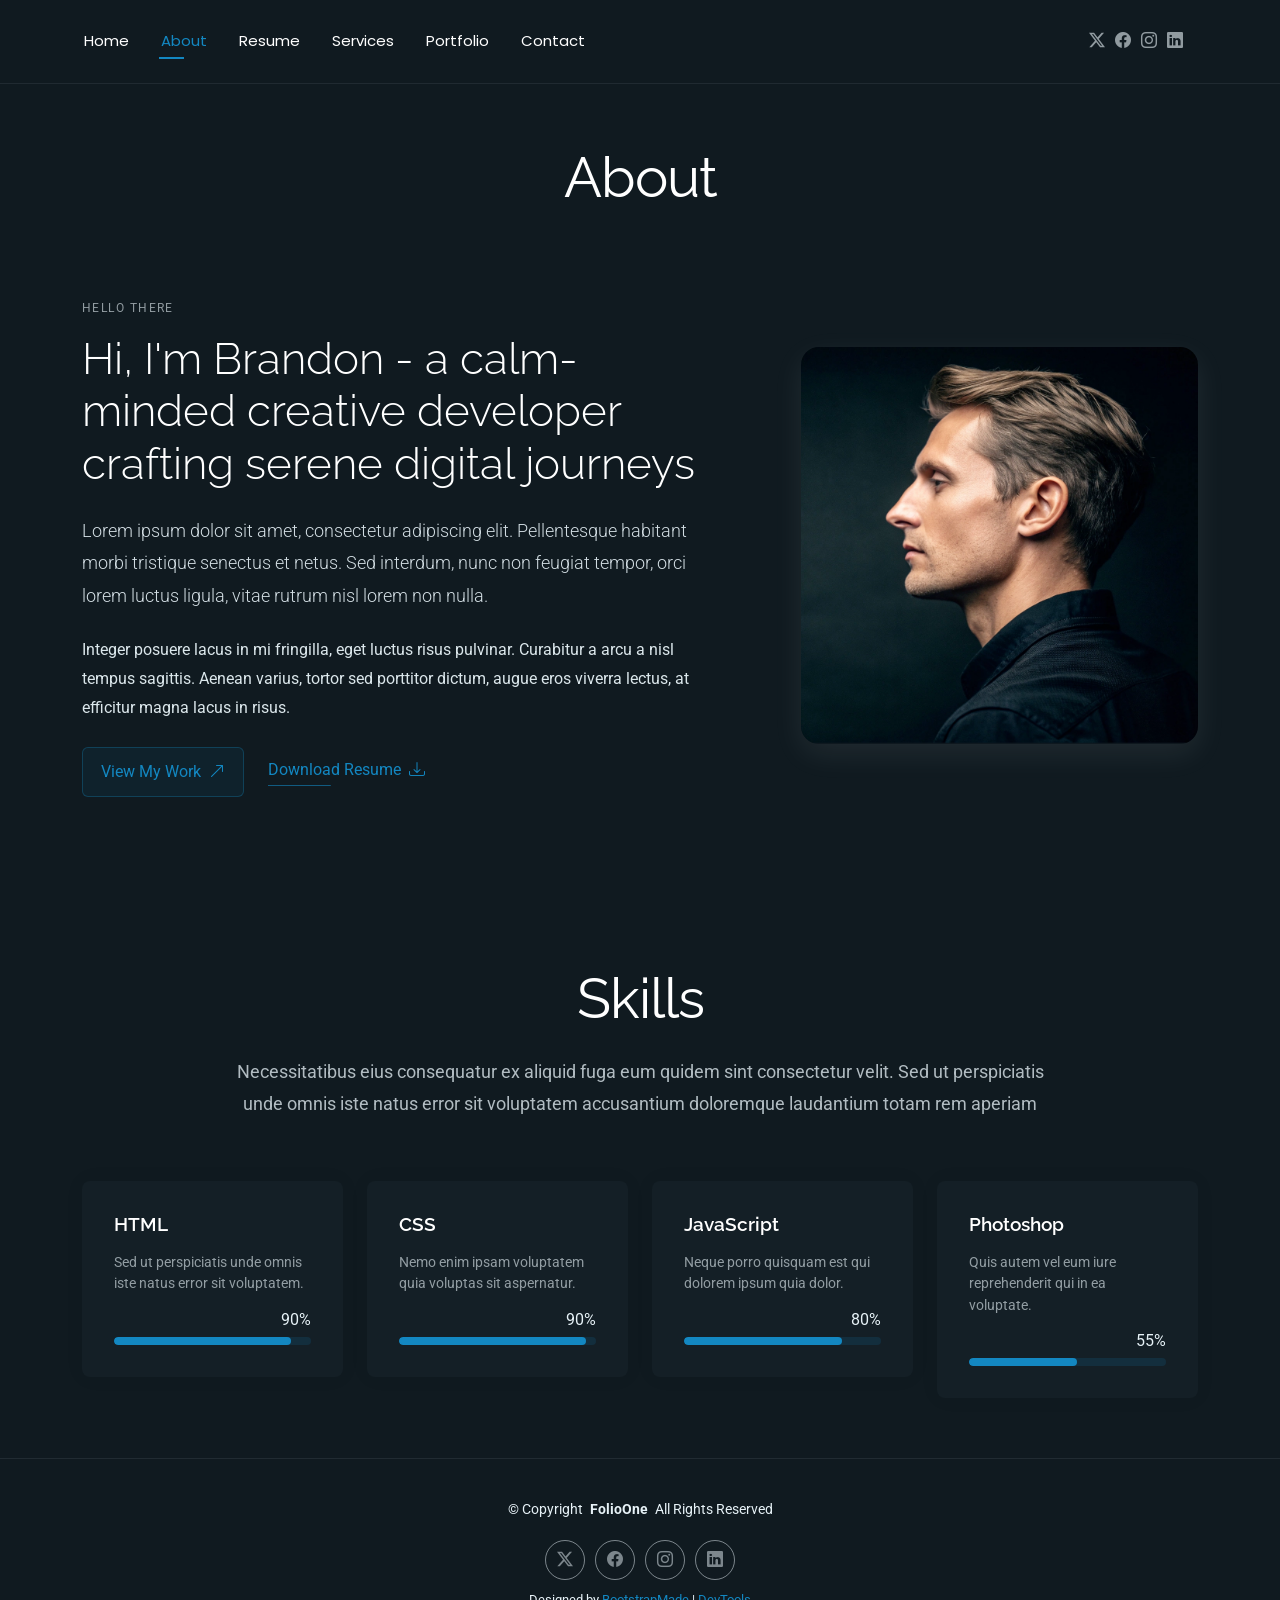
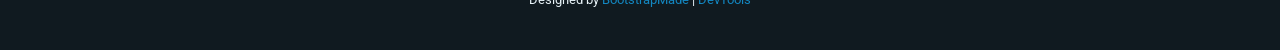
==== about.html @ 86794834 "1" ====
<!DOCTYPE html>
<html lang="en">

<head>
  <meta charset="utf-8">
  <meta content="width=device-width, initial-scale=1.0" name="viewport">
  <title>About - FolioOne Bootstrap Template</title>
  <meta name="description" content="">
  <meta name="keywords" content="">

  <!-- Favicons -->
  <link href="assets/img/favicon.png" rel="icon">
  <link href="assets/img/apple-touch-icon.png" rel="apple-touch-icon">

  <!-- Fonts -->
  <link href="https://fonts.googleapis.com" rel="preconnect">
  <link href="https://fonts.gstatic.com" rel="preconnect" crossorigin>
  <link href="https://fonts.googleapis.com/css2?family=Roboto:ital,wght@0,100;0,300;0,400;0,500;0,700;0,900;1,100;1,300;1,400;1,500;1,700;1,900&family=Poppins:ital,wght@0,100;0,200;0,300;0,400;0,500;0,600;0,700;0,800;0,900;1,100;1,200;1,300;1,400;1,500;1,600;1,700;1,800;1,900&family=Raleway:ital,wght@0,100;0,200;0,300;0,400;0,500;0,600;0,700;0,800;0,900;1,100;1,200;1,300;1,400;1,500;1,600;1,700;1,800;1,900&display=swap" rel="stylesheet">

  <!-- Vendor CSS Files -->
  <link href="assets/vendor/bootstrap/css/bootstrap.min.css" rel="stylesheet">
  <link href="assets/vendor/bootstrap-icons/bootstrap-icons.css" rel="stylesheet">
  <link href="assets/vendor/aos/aos.css" rel="stylesheet">
  <link href="assets/vendor/swiper/swiper-bundle.min.css" rel="stylesheet">
  <link href="assets/vendor/glightbox/css/glightbox.min.css" rel="stylesheet">

  <!-- Main CSS File -->
  <link href="assets/css/main.css" rel="stylesheet">

  <!-- =======================================================
  * Template Name: FolioOne
  * Template URL: https://bootstrapmade.com/folioone-bootstrap-portfolio-website-template/
  * Updated: Aug 23 2025 with Bootstrap v5.3.7
  * Author: BootstrapMade.com
  * License: https://bootstrapmade.com/license/
  ======================================================== -->
</head>

<body class="about-page">

  <header id="header" class="header d-flex align-items-center light-background sticky-top">
    <div class="container position-relative d-flex align-items-center justify-content-between">

      <!-- <a href="index.html" class="logo d-flex align-items-center me-auto me-xl-0">
      <img src="assets/img/logo.webp" alt="">
      <h1 class="sitename">FolioOne</h1> 
    </a> -->

      <nav id="navmenu" class="navmenu">
        <ul>
          <li><a href="index.html">Home</a></li>
          <li><a href="about.html" class="active">About</a></li>
          <li><a href="resume.html">Resume</a></li>
          <li><a href="services.html">Services</a></li>
          <li><a href="portfolio.html">Portfolio</a></li>
          <li><a href="contact.html">Contact</a></li>
        </ul>
        <i class="mobile-nav-toggle d-xl-none bi bi-list"></i>
      </nav>

      <div class="header-social-links">
        <a href="#" class="twitter"><i class="bi bi-twitter-x"></i></a>
        <a href="#" class="facebook"><i class="bi bi-facebook"></i></a>
        <a href="#" class="instagram"><i class="bi bi-instagram"></i></a>
        <a href="#" class="linkedin"><i class="bi bi-linkedin"></i></a>
      </div>

    </div>
  </header>

  <main class="main">

    <!-- About Section -->
    <section id="about" class="about section">

      <!-- Section Title -->
      <div class="container section-title" data-aos="fade-up">
        <h2>About</h2>
      </div><!-- End Section Title -->

      <div class="container" data-aos="fade-up" data-aos-delay="100">

        <!-- Intro + Photo -->
        <div class="row align-items-center justify-content-between gy-5 mb-5">
          <div class="col-lg-7" data-aos="fade-right" data-aos-delay="150">
            <div class="intro-content">
              <span class="eyebrow">Hello there</span>
              <h2 class="headline">Hi, I'm Brandon - a calm-minded creative developer crafting serene digital journeys</h2>
              <p class="lead">
                Lorem ipsum dolor sit amet, consectetur adipiscing elit. Pellentesque habitant morbi tristique senectus et netus. Sed interdum, nunc non feugiat tempor, orci lorem luctus ligula, vitae rutrum nisl lorem non nulla.
              </p>
              <p>
                Integer posuere lacus in mi fringilla, eget luctus risus pulvinar. Curabitur a arcu a nisl tempus sagittis. Aenean varius, tortor sed porttitor dictum, augue eros viverra lectus, at efficitur magna lacus in risus.
              </p>

              <div class="cta-group">
                <a href="#portfolio" class="btn-ghost">
                  View My Work <i class="bi bi-arrow-up-right"></i>
                </a>
                <a href="#" class="link-underline">
                  Download Resume <i class="bi bi-download"></i>
                </a>
              </div>
            </div>
          </div>

          <div class="col-lg-5" data-aos="zoom-in" data-aos-delay="250">
            <figure class="profile-figure text-center text-lg-end">
              <img src="assets/img/profile/profile-square-11.webp" alt="Portrait of Alex" class="img-fluid profile-photo">
            </figure>
          </div>
        </div>
        <!-- End Intro + Photo -->
      </div>
    </section><!-- /About Section -->

    <!-- Skills Section -->
    <section id="skills" class="skills section">

      <!-- Section Title -->
      <div class="container section-title" data-aos="fade-up">
        <h2>Skills</h2>
        <p>Necessitatibus eius consequatur ex aliquid fuga eum quidem sint consectetur velit. Sed ut perspiciatis unde omnis iste natus error sit voluptatem accusantium doloremque laudantium totam rem aperiam</p>
      </div><!-- End Section Title -->

      <div class="container" data-aos="fade-up" data-aos-delay="100">

        <div class="row g-4 skills-animation">

          <div class="col-md-6 col-lg-3" data-aos="fade-up" data-aos-delay="100">
            <div class="skill-box">
              <h3>HTML</h3>
              <p>Sed ut perspiciatis unde omnis iste natus error sit voluptatem.</p>
              <span class="text-end d-block">90%</span>
              <div class="progress">
                <div class="progress-bar" role="progressbar" aria-valuenow="90" aria-valuemin="0" aria-valuemax="100"></div>
              </div>
            </div>
          </div>

          <div class="col-md-6 col-lg-3" data-aos="fade-up" data-aos-delay="200">
            <div class="skill-box">
              <h3>CSS</h3>
              <p>Nemo enim ipsam voluptatem quia voluptas sit aspernatur.</p>
              <span class="text-end d-block">90%</span>
              <div class="progress">
                <div class="progress-bar" role="progressbar" aria-valuenow="95" aria-valuemin="0" aria-valuemax="100"></div>
              </div>
            </div>
          </div>

          <div class="col-md-6 col-lg-3" data-aos="fade-up" data-aos-delay="300">
            <div class="skill-box">
              <h3>JavaScript</h3>
              <p>Neque porro quisquam est qui dolorem ipsum quia dolor.</p>
              <span class="text-end d-block">80%</span>
              <div class="progress">
                <div class="progress-bar" role="progressbar" aria-valuenow="80" aria-valuemin="0" aria-valuemax="100"></div>
              </div>
            </div>
          </div>

          <div class="col-md-6 col-lg-3" data-aos="fade-up" data-aos-delay="400">
            <div class="skill-box">
              <h3>Photoshop</h3>
              <p>Quis autem vel eum iure reprehenderit qui in ea voluptate.</p>
              <span class="text-end d-block">55%</span>
              <div class="progress">
                <div class="progress-bar" role="progressbar" aria-valuenow="55" aria-valuemin="0" aria-valuemax="100">
                </div>
              </div>
            </div>
          </div>

        </div>

      </div>

    </section><!-- /Skills Section -->
  </main>

  <footer id="footer" class="footer">

    <div class="container">
      <div class="copyright text-center ">
        <p>© <span>Copyright</span> <strong class="px-1 sitename">FolioOne</strong> <span>All Rights Reserved<br></span></p>
      </div>
      <div class="social-links d-flex justify-content-center">
        <a href=""><i class="bi bi-twitter-x"></i></a>
        <a href=""><i class="bi bi-facebook"></i></a>
        <a href=""><i class="bi bi-instagram"></i></a>
        <a href=""><i class="bi bi-linkedin"></i></a>
      </div>
      <div class="credits">
        <!-- All the links in the footer should remain intact. -->
        <!-- You can delete the links only if you've purchased the pro version. -->
        <!-- Licensing information: https://bootstrapmade.com/license/ -->
        <!-- Purchase the pro version with working PHP/AJAX contact form: [buy-url] -->
        Designed by <a href="https://bootstrapmade.com/">BootstrapMade</a> | <a href="https://bootstrapmade.com/tools/">DevTools</a>
      </div>
    </div>

  </footer>

  <!-- Scroll Top -->
  <a href="#" id="scroll-top" class="scroll-top d-flex align-items-center justify-content-center"><i class="bi bi-arrow-up-short"></i></a>

  <!-- Preloader -->
  <div id="preloader"></div>

  <!-- Vendor JS Files -->
  <script src="assets/vendor/bootstrap/js/bootstrap.bundle.min.js"></script>
  <script src="assets/vendor/php-email-form/validate.js"></script>
  <script src="assets/vendor/aos/aos.js"></script>
  <script src="assets/vendor/typed.js/typed.umd.js"></script>
  <script src="assets/vendor/waypoints/noframework.waypoints.js"></script>
  <script src="assets/vendor/purecounter/purecounter_vanilla.js"></script>
  <script src="assets/vendor/swiper/swiper-bundle.min.js"></script>
  <script src="assets/vendor/imagesloaded/imagesloaded.pkgd.min.js"></script>
  <script src="assets/vendor/isotope-layout/isotope.pkgd.min.js"></script>
  <script src="assets/vendor/glightbox/js/glightbox.min.js"></script>

  <!-- Main JS File -->
  <script src="assets/js/main.js"></script>

</body>

</html>
---- assets/css/main.css ----
/**
* Template Name: FolioOne
* Template URL: https://bootstrapmade.com/folioone-bootstrap-portfolio-website-template/
* Updated: Aug 23 2025 with Bootstrap v5.3.7
* Author: BootstrapMade.com
* License: https://bootstrapmade.com/license/
*/

/*--------------------------------------------------------------
# Font & Color Variables
# Help: https://bootstrapmade.com/color-system/
--------------------------------------------------------------*/
/* Fonts */
:root {
  --default-font: "Roboto",  system-ui, -apple-system, "Segoe UI", Roboto, "Helvetica Neue", Arial, "Noto Sans", "Liberation Sans", sans-serif, "Apple Color Emoji", "Segoe UI Emoji", "Segoe UI Symbol", "Noto Color Emoji";
  --heading-font: "Raleway",  sans-serif;
  --nav-font: "Poppins",  sans-serif;
}

/* Global Colors - The following color variables are used throughout the website. Updating them here will change the color scheme of the entire website */
:root { 
  --background-color: #101a20; /* Background color for the entire website, including individual sections */
  --default-color: #e7f2f7; /* Default color used for the majority of the text content across the entire website */
  --heading-color: #ffffff; /* Color for headings, subheadings and title throughout the website */
  --accent-color: #1387c1; /* Accent color that represents your brand on the website. It's used for buttons, links, and other elements that need to stand out */
  --surface-color: #141f26; /* The surface color is used as a background of boxed elements within sections, such as cards, icon boxes, or other elements that require a visual separation from the global background. */
  --contrast-color: #ffffff; /* Contrast color for text, ensuring readability against backgrounds of accent, heading, or default colors. */
}

/* Nav Menu Colors - The following color variables are used specifically for the navigation menu. They are separate from the global colors to allow for more customization options */
:root {
  --nav-color: #ffffff;  /* The default color of the main navmenu links */
  --nav-hover-color: #1387c1; /* Applied to main navmenu links when they are hovered over or active */
  --nav-mobile-background-color: #213642; /* Used as the background color for mobile navigation menu */
  --nav-dropdown-background-color: #051117; /* Used as the background color for dropdown items that appear when hovering over primary navigation items */
  --nav-dropdown-color: #e7f2f7; /* Used for navigation links of the dropdown items in the navigation menu. */
  --nav-dropdown-hover-color: #1387c1; /* Similar to --nav-hover-color, this color is applied to dropdown navigation links when they are hovered over. */
}

/* Color Presets - These classes override global colors when applied to any section or element, providing reuse of the sam color scheme. */

.light-background {
  --background-color: #142027;
  --surface-color: #325264;
}

.dark-background {
  --background-color: #0b1419;
  --default-color: #ffffff;
  --heading-color: #ffffff;
  --surface-color: #252525;
  --contrast-color: #ffffff;
}

/* Smooth scroll */
:root {
  scroll-behavior: smooth;
}

/*--------------------------------------------------------------
# General Styling & Shared Classes
--------------------------------------------------------------*/
body {
  color: var(--default-color);
  background-color: var(--background-color);
  font-family: var(--default-font);
}

a {
  color: var(--accent-color);
  text-decoration: none;
  transition: 0.3s;
}

a:hover {
  color: color-mix(in srgb, var(--accent-color), transparent 25%);
  text-decoration: none;
}

h1,
h2,
h3,
h4,
h5,
h6 {
  color: var(--heading-color);
  font-family: var(--heading-font);
}

/* PHP Email Form Messages
------------------------------*/
.php-email-form .error-message {
  display: none;
  background: #df1529;
  color: #ffffff;
  text-align: left;
  padding: 15px;
  margin-bottom: 24px;
  font-weight: 600;
}

.php-email-form .sent-message {
  display: none;
  color: #ffffff;
  background: #059652;
  text-align: center;
  padding: 15px;
  margin-bottom: 24px;
  font-weight: 600;
}

.php-email-form .loading {
  display: none;
  background: var(--surface-color);
  text-align: center;
  padding: 15px;
  margin-bottom: 24px;
}

.php-email-form .loading:before {
  content: "";
  display: inline-block;
  border-radius: 50%;
  width: 24px;
  height: 24px;
  margin: 0 10px -6px 0;
  border: 3px solid var(--accent-color);
  border-top-color: var(--surface-color);
  animation: php-email-form-loading 1s linear infinite;
}

@keyframes php-email-form-loading {
  0% {
    transform: rotate(0deg);
  }

  100% {
    transform: rotate(360deg);
  }
}

/*--------------------------------------------------------------
# Global Header
--------------------------------------------------------------*/
.header {
  --background-color: rgba(255, 255, 255, 0);
  color: var(--default-color);
  background-color: var(--background-color);
  padding: 15px 0;
  transition: all 0.5s;
  z-index: 997;
  border-bottom: 1px solid color-mix(in srgb, var(--default-color), transparent 92%);
}

.header .logo {
  line-height: 1;
}

.header .logo img {
  max-height: 36px;
  margin-right: 8px;
}

.header .logo h1 {
  font-size: 32px;
  margin: 0;
  font-weight: 400;
  color: var(--heading-color);
}

.header .header-social-links {
  padding-right: 15px;
}

.header .header-social-links a {
  color: color-mix(in srgb, var(--default-color), transparent 40%);
  padding-left: 6px;
  display: inline-block;
  transition: 0.3s;
  font-size: 16px;
}

.header .header-social-links a:hover {
  color: var(--default-color);
}

.header .header-social-links a i {
  line-height: 0px;
}

@media (max-width: 1200px) {
  .header .logo {
    order: 1;
  }

  .header .header-social-links {
    order: 2;
  }

  .header .navmenu {
    order: 3;
  }
}

/* Global Header on Scroll
------------------------------*/
.scrolled .header {
  --background-color: rgba(16, 26, 32, 0.9);
}

/*--------------------------------------------------------------
# Navigation Menu
--------------------------------------------------------------*/
/* Desktop Navigation */
@media (min-width: 1200px) {
  .navmenu {
    padding: 0;
  }

  .navmenu ul {
    margin: 0;
    padding: 0;
    display: flex;
    list-style: none;
    align-items: center;
  }

  .navmenu li {
    position: relative;
  }

  .navmenu>ul>li {
    white-space: nowrap;
    padding: 15px 28px 15px 0;
  }

  .navmenu>ul>li:last-child {
    padding-right: 0;
  }

  .navmenu a,
  .navmenu a:focus {
    color: var(--nav-color);
    font-size: 15px;
    padding: 0 2px;
    font-family: var(--nav-font);
    font-weight: 400;
    display: flex;
    align-items: center;
    justify-content: space-between;
    white-space: nowrap;
    transition: 0.3s;
    position: relative;
  }

  .navmenu a i,
  .navmenu a:focus i {
    font-size: 12px;
    line-height: 0;
    margin-left: 5px;
    transition: 0.3s;
  }

  .navmenu>ul>li>a:before {
    content: "";
    position: absolute;
    height: 2px;
    bottom: -6px;
    left: 0;
    background-color: var(--nav-hover-color);
    visibility: hidden;
    width: 0px;
    transition: all 0.3s ease-in-out 0s;
  }

  .navmenu a:hover:before,
  .navmenu li:hover>a:before,
  .navmenu .active:before {
    visibility: visible;
    width: 25px;
  }

  .navmenu li:hover>a,
  .navmenu .active,
  .navmenu .active:focus {
    color: var(--nav-hover-color);
  }

  .navmenu .dropdown ul {
    margin: 0;
    padding: 10px 0;
    background: var(--nav-dropdown-background-color);
    display: block;
    position: absolute;
    visibility: hidden;
    left: -5px;
    top: 130%;
    opacity: 0;
    transition: 0.3s;
    border-radius: 4px;
    z-index: 99;
    box-shadow: 0px 0px 30px rgba(0, 0, 0, 0.1);
  }

  .navmenu .dropdown ul li {
    min-width: 200px;
  }

  .navmenu .dropdown ul a {
    padding: 10px 20px;
    font-size: 15px;
    text-transform: none;
    color: var(--nav-dropdown-color);
  }

  .navmenu .dropdown ul a i {
    font-size: 12px;
  }

  .navmenu .dropdown ul a:hover,
  .navmenu .dropdown ul .active:hover,
  .navmenu .dropdown ul li:hover>a {
    color: var(--nav-dropdown-hover-color);
  }

  .navmenu .dropdown:hover>ul {
    opacity: 1;
    top: 100%;
    visibility: visible;
  }

  .navmenu .dropdown .dropdown ul {
    top: 0;
    left: -90%;
    visibility: hidden;
  }

  .navmenu .dropdown .dropdown:hover>ul {
    opacity: 1;
    top: 0;
    left: -100%;
    visibility: visible;
  }
}

/* Mobile Navigation */
@media (max-width: 1199px) {
  .mobile-nav-toggle {
    color: var(--nav-color);
    font-size: 28px;
    line-height: 0;
    margin-right: 10px;
    cursor: pointer;
    transition: color 0.3s;
  }

  .navmenu {
    padding: 0;
    z-index: 9997;
  }

  .navmenu ul {
    display: none;
    list-style: none;
    position: absolute;
    inset: 60px 20px 20px 20px;
    padding: 10px 0;
    margin: 0;
    border-radius: 6px;
    background-color: var(--nav-mobile-background-color);
    border: 1px solid color-mix(in srgb, var(--default-color), transparent 90%);
    box-shadow: none;
    overflow-y: auto;
    transition: 0.3s;
    z-index: 9998;
  }

  .navmenu a,
  .navmenu a:focus {
    color: var(--nav-dropdown-color);
    padding: 10px 20px;
    font-family: var(--nav-font);
    font-size: 17px;
    font-weight: 500;
    display: flex;
    align-items: center;
    justify-content: space-between;
    white-space: nowrap;
    transition: 0.3s;
  }

  .navmenu a i,
  .navmenu a:focus i {
    font-size: 12px;
    line-height: 0;
    margin-left: 5px;
    width: 30px;
    height: 30px;
    display: flex;
    align-items: center;
    justify-content: center;
    border-radius: 50%;
    transition: 0.3s;
    background-color: color-mix(in srgb, var(--accent-color), transparent 90%);
  }

  .navmenu a i:hover,
  .navmenu a:focus i:hover {
    background-color: var(--accent-color);
    color: var(--contrast-color);
  }

  .navmenu a:hover,
  .navmenu .active,
  .navmenu .active:focus {
    color: var(--nav-dropdown-hover-color);
  }

  .navmenu .active i,
  .navmenu .active:focus i {
    background-color: var(--accent-color);
    color: var(--contrast-color);
    transform: rotate(180deg);
  }

  .navmenu .dropdown ul {
    position: static;
    display: none;
    z-index: 99;
    padding: 10px 0;
    margin: 10px 20px;
    background-color: var(--nav-dropdown-background-color);
    transition: all 0.5s ease-in-out;
  }

  .navmenu .dropdown ul ul {
    background-color: rgba(33, 37, 41, 0.1);
  }

  .navmenu .dropdown>.dropdown-active {
    display: block;
    background-color: rgba(33, 37, 41, 0.03);
  }

  .mobile-nav-active {
    overflow: hidden;
  }

  .mobile-nav-active .mobile-nav-toggle {
    color: #fff;
    position: absolute;
    font-size: 32px;
    top: 15px;
    right: 15px;
    margin-right: 0;
    z-index: 9999;
  }

  .mobile-nav-active .navmenu {
    position: fixed;
    overflow: hidden;
    inset: 0;
    background: rgba(33, 37, 41, 0.8);
    transition: 0.3s;
  }

  .mobile-nav-active .navmenu>ul {
    display: block;
  }
}

/*--------------------------------------------------------------
# Global Footer
--------------------------------------------------------------*/
.footer {
  color: var(--default-color);
  background-color: var(--background-color);
  font-size: 14px;
  padding: 40px 0;
  position: relative;
  border-top: 1px solid color-mix(in srgb, var(--default-color), transparent 92%);
}

.footer .copyright p {
  margin-bottom: 0;
}

.footer .social-links {
  margin-top: 20px;
}

.footer .social-links a {
  display: flex;
  align-items: center;
  justify-content: center;
  width: 40px;
  height: 40px;
  border-radius: 50%;
  border: 1px solid color-mix(in srgb, var(--default-color), transparent 50%);
  font-size: 16px;
  color: color-mix(in srgb, var(--default-color), transparent 50%);
  margin: 0 5px;
  transition: 0.3s;
}

.footer .social-links a:hover {
  color: var(--accent-color);
  border-color: var(--accent-color);
}

.footer .credits {
  margin-top: 10px;
  font-size: 13px;
  text-align: center;
}

/*--------------------------------------------------------------
# Preloader
--------------------------------------------------------------*/
#preloader {
  position: fixed;
  inset: 0;
  z-index: 9999;
  overflow: hidden;
  background-color: var(--background-color);
  transition: all 0.6s ease-out;
  width: 100%;
  height: 100vh;
}

#preloader:before,
#preloader:after {
  content: "";
  position: absolute;
  border: 4px solid var(--accent-color);
  border-radius: 50%;
  animation: animate-preloader 2s cubic-bezier(0, 0.2, 0.8, 1) infinite;
}

#preloader:after {
  animation-delay: -0.5s;
}

@keyframes animate-preloader {
  0% {
    width: 10px;
    height: 10px;
    top: calc(50% - 5px);
    left: calc(50% - 5px);
    opacity: 1;
  }

  100% {
    width: 72px;
    height: 72px;
    top: calc(50% - 36px);
    left: calc(50% - 36px);
    opacity: 0;
  }
}

/*--------------------------------------------------------------
# Scroll Top Button
--------------------------------------------------------------*/
.scroll-top {
  position: fixed;
  visibility: hidden;
  opacity: 0;
  right: 15px;
  bottom: -15px;
  z-index: 99999;
  background-color: var(--accent-color);
  width: 44px;
  height: 44px;
  border-radius: 50px;
  transition: all 0.4s;
}

.scroll-top i {
  font-size: 24px;
  color: var(--contrast-color);
  line-height: 0;
}

.scroll-top:hover {
  background-color: color-mix(in srgb, var(--accent-color), transparent 20%);
  color: var(--contrast-color);
}

.scroll-top.active {
  visibility: visible;
  opacity: 1;
  bottom: 15px;
}

/*--------------------------------------------------------------
# Disable aos animation delay on mobile devices
--------------------------------------------------------------*/
@media screen and (max-width: 768px) {
  [data-aos-delay] {
    transition-delay: 0 !important;
  }
}

/*--------------------------------------------------------------
# Global Page Titles & Breadcrumbs
--------------------------------------------------------------*/
.page-title {
  color: var(--default-color);
  background-color: var(--background-color);
  position: relative;
}

.page-title .heading {
  padding: 80px 0;
  border-top: 1px solid color-mix(in srgb, var(--default-color), transparent 90%);
}

.page-title .heading h1 {
  font-size: 38px;
  font-weight: 700;
}

.page-title nav {
  background-color: color-mix(in srgb, var(--default-color), transparent 96%);
  padding: 20px 0;
}

.page-title nav ol {
  display: flex;
  flex-wrap: wrap;
  list-style: none;
  padding: 0;
  margin: 0;
  font-size: 16px;
  font-weight: 400;
}

.page-title nav ol li+li {
  padding-left: 10px;
}

.page-title nav ol li+li::before {
  content: "/";
  display: inline-block;
  padding-right: 10px;
  color: color-mix(in srgb, var(--default-color), transparent 70%);
}

/*--------------------------------------------------------------
# Global Sections
--------------------------------------------------------------*/
section,
.section {
  color: var(--default-color);
  background-color: var(--background-color);
  padding: 60px 0;
  scroll-margin-top: 100px;
  overflow: clip;
}

@media (max-width: 1199px) {

  section,
  .section {
    scroll-margin-top: 66px;
  }
}

/*--------------------------------------------------------------
# Global Section Titles
--------------------------------------------------------------*/
.section-title {
  text-align: center;
  padding-bottom: 60px;
  position: relative;
}

.section-title h2 {
  font-size: 3.5rem;
  font-weight: 400;
  line-height: 1.2;
  color: var(--heading-color);
  margin-bottom: 1.5rem;
  letter-spacing: -1px;
}

@media (max-width: 768px) {
  .section-title h2 {
    font-size: 2.5rem;
  }
}

.section-title p {
  font-size: 1.125rem;
  line-height: 1.8;
  color: color-mix(in srgb, var(--default-color), transparent 25%);
  max-width: 900px;
  margin: 0 auto;
  text-wrap: balance;
}

/*--------------------------------------------------------------
# Hero Section
--------------------------------------------------------------*/
.hero {
  padding: 80px 0;
  min-height: 100vh;
  display: flex;
  align-items: center;
}

.hero .hero-content h1 {
  font-size: 3.5rem;
  font-weight: 700;
  margin-bottom: 1rem;
  line-height: 1.2;
}

.hero .hero-content h1 .highlight {
  color: var(--accent-color);
  position: relative;
}

.hero .hero-content h1 .highlight::after {
  content: "";
  position: absolute;
  bottom: 0;
  left: 0;
  width: 100%;
  height: 3px;
  background: linear-gradient(90deg, var(--accent-color), color-mix(in srgb, var(--accent-color), transparent 50%));
  border-radius: 2px;
}

@media (max-width: 768px) {
  .hero .hero-content h1 {
    font-size: 2.5rem;
  }
}

.hero .hero-content h2 {
  font-size: 1.5rem;
  font-weight: 400;
  margin-bottom: 2rem;
  color: color-mix(in srgb, var(--default-color), transparent 20%);
}

.hero .hero-content h2 .typed {
  color: var(--accent-color);
  font-weight: 600;
}

@media (max-width: 768px) {
  .hero .hero-content h2 {
    font-size: 1.25rem;
  }
}

.hero .hero-content p {
  font-size: 1.1rem;
  line-height: 1.6;
  margin-bottom: 2.5rem;
  color: color-mix(in srgb, var(--default-color), transparent 30%);
}

.hero .hero-actions {
  display: flex;
  gap: 1rem;
  margin-bottom: 3rem;
}

.hero .hero-actions .btn {
  padding: 12px 30px;
  border-radius: 50px;
  font-weight: 600;
  text-decoration: none;
  transition: all 0.3s ease;
  border: 2px solid;
}

.hero .hero-actions .btn.btn-primary {
  background: var(--accent-color);
  color: var(--contrast-color);
  border-color: var(--accent-color);
}

.hero .hero-actions .btn.btn-primary:hover {
  background: color-mix(in srgb, var(--accent-color), black 15%);
  border-color: color-mix(in srgb, var(--accent-color), black 15%);
  transform: translateY(-2px);
}

.hero .hero-actions .btn.btn-outline {
  background: transparent;
  color: var(--accent-color);
  border-color: var(--accent-color);
}

.hero .hero-actions .btn.btn-outline:hover {
  transform: translateY(-2px);
}

@media (max-width: 576px) {
  .hero .hero-actions {
    flex-direction: column;
  }

  .hero .hero-actions .btn {
    text-align: center;
  }
}

.hero .social-links {
  display: flex;
  gap: 1rem;
}

.hero .social-links a {
  width: 45px;
  height: 45px;
  background: var(--surface-color);
  border-radius: 50%;
  display: flex;
  align-items: center;
  justify-content: center;
  color: var(--default-color);
  font-size: 1.2rem;
  transition: all 0.3s ease;
}

.hero .social-links a:hover {
  background: var(--accent-color);
  color: var(--contrast-color);
  transform: translateY(-3px);
  box-shadow: 0 8px 25px color-mix(in srgb, var(--accent-color), transparent 70%);
}

.hero .hero-image {
  position: relative;
}

.hero .hero-image .image-wrapper {
  position: relative;
  max-width: 450px;
  margin: 0 auto;
}

.hero .hero-image .image-wrapper img {
  border-radius: 20px;
  box-shadow: 0 5px 15px color-mix(in srgb, var(--default-color), transparent 95%);
  transition: transform 0.3s ease;
}

.hero .hero-image .image-wrapper img:hover {
  transform: scale(1.02);
}

.hero .hero-image .floating-elements {
  position: absolute;
  top: 0;
  left: 0;
  right: 0;
  bottom: 0;
  pointer-events: none;
}

.hero .hero-image .floating-elements .floating-card {
  position: absolute;
  background: var(--surface-color);
  padding: 15px 20px;
  border-radius: 15px;
  box-shadow: 0 10px 30px color-mix(in srgb, var(--default-color), transparent 90%);
  display: flex;
  align-items: center;
  gap: 10px;
  font-weight: 600;
  animation: float 3s ease-in-out infinite;
}

.hero .hero-image .floating-elements .floating-card i {
  font-size: 1.5rem;
  color: var(--accent-color);
}

.hero .hero-image .floating-elements .floating-card.design {
  top: 10%;
  right: -10%;
  animation-delay: 0s;
}

.hero .hero-image .floating-elements .floating-card.code {
  bottom: 30%;
  left: -15%;
  animation-delay: 1s;
}

.hero .hero-image .floating-elements .floating-card.creativity {
  top: 60%;
  right: -5%;
  animation-delay: 2s;
}

@media (max-width: 992px) {
  .hero .hero-image .floating-elements .floating-card {
    display: none;
  }
}

@keyframes float {

  0%,
  100% {
    transform: translateY(0px);
  }

  50% {
    transform: translateY(-10px);
  }
}

@media (max-width: 992px) {
  .hero .hero-content {
    text-align: center;
    margin-bottom: 3rem;
  }
}

/*--------------------------------------------------------------
# About Section
--------------------------------------------------------------*/
.about .intro-content .eyebrow {
  display: inline-block;
  letter-spacing: 0.12em;
  text-transform: uppercase;
  font-size: 12px;
  color: color-mix(in srgb, var(--default-color), transparent 40%);
  margin-bottom: 16px;
}

.about .intro-content .headline {
  font-family: var(--heading-font);
  font-weight: 300;
  line-height: 1.2;
  font-size: clamp(28px, 4vw, 44px);
  margin: 0 0 24px 0;
}

.about .intro-content .lead {
  font-size: 18px;
  line-height: 1.8;
  color: color-mix(in srgb, var(--default-color), transparent 10%);
  margin-bottom: 24px;
}

.about .intro-content p {
  line-height: 1.8;
  margin-bottom: 24px;
  color: color-mix(in srgb, var(--default-color), transparent 5%);
}

.about .intro-content .cta-group {
  display: flex;
  gap: 24px;
  align-items: center;
  margin-top: 24px;
}

.about .intro-content .cta-group .btn-ghost {
  display: inline-flex;
  align-items: center;
  gap: 8px;
  padding: 12px 18px;
  border-radius: 6px;
  color: var(--accent-color);
  background: color-mix(in srgb, var(--accent-color), transparent 92%);
  border: 1px solid color-mix(in srgb, var(--accent-color), transparent 70%);
  transition: 0.3s ease-in-out;
}

.about .intro-content .cta-group .btn-ghost:hover,
.about .intro-content .cta-group .btn-ghost:focus {
  color: var(--contrast-color);
  background: var(--accent-color);
  border-color: var(--accent-color);
  outline: none;
  box-shadow: 0 0 0 3px color-mix(in srgb, var(--accent-color), transparent 70%);
}

.about .intro-content .cta-group .link-underline {
  display: inline-flex;
  align-items: center;
  gap: 8px;
  position: relative;
  color: var(--accent-color);
  padding-bottom: 4px;
  transition: 0.3s ease-in-out;
}

.about .intro-content .cta-group .link-underline::after {
  content: "";
  position: absolute;
  left: 0;
  right: 0;
  bottom: 0;
  height: 1px;
  background: color-mix(in srgb, var(--accent-color), transparent 40%);
  transform: scaleX(0.4);
  transform-origin: left;
  transition: 0.3s ease-in-out;
}

.about .intro-content .cta-group .link-underline:hover,
.about .intro-content .cta-group .link-underline:focus {
  color: color-mix(in srgb, var(--accent-color), transparent 10%);
  outline: none;
}

.about .intro-content .cta-group .link-underline:hover::after,
.about .intro-content .cta-group .link-underline:focus::after {
  transform: scaleX(1);
}

.about .profile-figure {
  margin: 0;
}

.about .profile-figure .profile-photo {
  width: 88%;
  max-width: 440px;
  border-radius: 18px;
  box-shadow: 0 10px 30px color-mix(in srgb, var(--default-color), transparent 92%);
  transform: translateY(0);
  transition: transform 0.3s ease-in-out;
}

.about .profile-figure .profile-caption {
  margin-top: 24px;
  display: flex;
  align-items: center;
  justify-content: center;
}

.about .profile-figure .profile-caption .meta {
  font-size: 14px;
  color: color-mix(in srgb, var(--default-color), transparent 20%);
}

.about .profile-figure .profile-caption .meta .funfact {
  font-size: 13px;
  margin-top: 4px;
  color: color-mix(in srgb, var(--default-color), transparent 35%);
}

.about .profile-figure:hover .profile-photo {
  transform: translateY(-4px);
}

.about .skill-item {
  padding: 24px;
  border-radius: 6px;
  transition: 0.3s ease-in-out;
  background: color-mix(in srgb, var(--surface-color), var(--accent-color) 2%);
  border: 1px solid color-mix(in srgb, var(--default-color), transparent 88%);
  height: 100%;
}

.about .skill-item i {
  font-size: 24px;
  color: var(--accent-color);
  margin-bottom: 16px;
  display: inline-block;
}

.about .skill-item h3 {
  font-size: 16px;
  margin-bottom: 6px;
  font-weight: 500;
}

.about .skill-item p {
  margin: 0;
  font-size: 14px;
  color: color-mix(in srgb, var(--default-color), transparent 25%);
}

.about .skill-item:hover {
  transform: translateY(-3px);
  border-color: color-mix(in srgb, var(--accent-color), transparent 60%);
  box-shadow: 0 10px 30px color-mix(in srgb, var(--default-color), transparent 92%);
}

.about .timeline-item {
  position: relative;
  padding-left: 26px;
}

.about .timeline-item time {
  display: inline-block;
  font-size: 12px;
  letter-spacing: 0.08em;
  text-transform: uppercase;
  color: color-mix(in srgb, var(--default-color), transparent 45%);
  margin-bottom: 6px;
}

.about .timeline-item h4 {
  font-size: 18px;
  font-weight: 400;
  margin: 0 0 6px;
}

.about .timeline-item p {
  font-size: 14px;
  color: color-mix(in srgb, var(--default-color), transparent 25%);
  margin: 0;
}

.about .timeline-item .dot {
  position: absolute;
  left: 0;
  top: 4px;
  width: 10px;
  height: 10px;
  border-radius: 50%;
  background: var(--accent-color);
  box-shadow: 0 0 0 6px color-mix(in srgb, var(--accent-color), transparent 80%);
}

.about .personal-quote {
  padding: 24px 0;
}

.about .personal-quote p {
  font-family: var(--heading-font);
  font-weight: 300;
  font-size: clamp(20px, 3vw, 28px);
  line-height: 1.5;
  color: color-mix(in srgb, var(--default-color), transparent 5%);
  margin: 0 auto;
  max-width: 800px;
}

.about .fact-pill {
  display: flex;
  align-items: center;
  justify-content: center;
  gap: 10px;
  padding: 10px 14px;
  border-radius: 999px;
  border: 1px solid color-mix(in srgb, var(--default-color), transparent 85%);
  background: var(--surface-color);
  color: color-mix(in srgb, var(--default-color), transparent 10%);
  transition: 0.3s ease-in-out;
}

.about .fact-pill i {
  color: var(--accent-color);
}

.about .fact-pill span {
  font-size: 14px;
}

.about .fact-pill:hover {
  transform: translateY(-2px);
  border-color: color-mix(in srgb, var(--accent-color), transparent 60%);
  box-shadow: 0 10px 30px color-mix(in srgb, var(--default-color), transparent 92%);
}

.about .fact-pill:focus-within {
  box-shadow: 0 0 0 3px color-mix(in srgb, var(--accent-color), transparent 70%);
}

@media (max-width: 992px) {
  .about .profile-figure {
    text-align: center !important;
  }

  .about .profile-figure .profile-photo {
    width: 72%;
  }

  .about .intro-content .cta-group {
    flex-wrap: wrap;
  }
}

@media (max-width: 576px) {
  .about .profile-figure .profile-photo {
    width: 100%;
  }
}

/*--------------------------------------------------------------
# Skills Section
--------------------------------------------------------------*/
.skills .skill-box {
  background-color: var(--surface-color);
  padding: 2rem;
  border-radius: 8px;
  box-shadow: 0 0 20px rgba(0, 0, 0, 0.05);
}

.skills .skill-box h3 {
  font-size: 1.2rem;
  margin-bottom: 1rem;
  font-weight: 600;
}

.skills .skill-box p {
  font-size: 0.9rem;
  margin-bottom: 0.8rem;
  opacity: 0.6;
}

.skills .skill-box .progress {
  background-color: color-mix(in srgb, var(--accent-color), transparent 85%);
  border-radius: 50px;
  height: 8px;
  margin-top: 5px;
  overflow: hidden;
}

.skills .skill-box .progress .progress-bar {
  background-color: var(--accent-color);
  height: 100%;
  position: relative;
  border-radius: 50px;
  transition: 0.9s;
  width: 1px;
}

/*--------------------------------------------------------------
# Stats Section
--------------------------------------------------------------*/
.stats .avatars {
  position: relative;
}

.stats .avatars img {
  width: 60px;
  height: 60px;
  border: 3px solid var(--accent-color);
  margin-right: -15px;
  transition: transform 0.3s ease;
}

.stats .avatars img:hover {
  transform: translateY(-5px);
  z-index: 2;
}

.stats .counters h2 {
  color: var(--heading-color);
  font-size: 48px;
  font-weight: 700;
  margin-bottom: 10px;
}

.stats .counters h2 span {
  display: inline-block;
}

.stats .counters p {
  color: var(--default-color);
  font-size: 18px;
  margin: 0;
  opacity: 0.9;
}

@media (max-width: 991px) {
  .stats .row {
    text-align: center;
  }

  .stats .avatars {
    justify-content: center;
    margin-bottom: 40px;
  }

  .stats .counters h2 {
    font-size: 36px;
  }

  .stats .counters p {
    font-size: 16px;
  }

  .stats .counters .col-md-4 {
    margin-bottom: 30px;
  }

  .stats .counters .col-md-4:last-child {
    margin-bottom: 0;
  }
}

@media (max-width: 576px) {
  .stats {
    padding: 60px 0;
  }

  .stats .avatars {
    flex-wrap: wrap;
    justify-content: center;
  }

  .stats .avatars img {
    margin: 0 -8px;
  }
}

/*--------------------------------------------------------------
# Testimonials Section
--------------------------------------------------------------*/
.testimonials .testimonials-carousel,
.testimonials .testimonials-slider {
  overflow: hidden;
}

.testimonials .testimonial-item .testimonial-content {
  border-left: 3px solid var(--accent-color);
  padding-left: 30px;
}

.testimonials .testimonial-item .testimonial-img {
  border-radius: 50%;
  border: 4px solid var(--background-color);
  margin: 0 auto;
}

.testimonials .testimonial-item h3 {
  font-size: 20px;
  font-weight: bold;
  margin: 10px 0 5px 0;
}

.testimonials .testimonial-item h4 {
  font-size: 14px;
  color: color-mix(in srgb, var(--default-color), transparent 40%);
  margin: 0 0 10px 0;
}

.testimonials .testimonial-item .stars i {
  color: #ffc107;
  margin: 0 1px;
}

.testimonials .testimonial-item .quote-icon-left,
.testimonials .testimonial-item .quote-icon-right {
  color: color-mix(in srgb, var(--accent-color), transparent 50%);
  font-size: 26px;
  line-height: 0;
}

.testimonials .testimonial-item .quote-icon-left {
  display: inline-block;
  left: -5px;
  position: relative;
}

.testimonials .testimonial-item .quote-icon-right {
  display: inline-block;
  right: -5px;
  position: relative;
  top: 10px;
  transform: scale(-1, -1);
}

.testimonials .testimonial-item p {
  font-style: italic;
}

.testimonials .swiper-wrapper {
  height: auto;
}

.testimonials .swiper-pagination {
  margin-top: 30px;
  position: relative;
}

.testimonials .swiper-pagination .swiper-pagination-bullet {
  width: 12px;
  height: 12px;
  background-color: color-mix(in srgb, var(--default-color), transparent 85%);
  opacity: 1;
}

.testimonials .swiper-pagination .swiper-pagination-bullet-active {
  background-color: var(--accent-color);
}

/*--------------------------------------------------------------
# Resume Section
--------------------------------------------------------------*/
.resume .resume-item {
  margin-bottom: 3rem;
}

.resume .resume-item .resume-title {
  font-size: 1.75rem;
  font-weight: 700;
  margin-bottom: 1.5rem;
  padding-bottom: 1.5rem;
  position: relative;
  color: var(--heading-color);
}

.resume .resume-item .resume-title::after {
  content: "";
  position: absolute;
  display: block;
  width: 50px;
  height: 3px;
  background: var(--accent-color);
  bottom: 0;
  left: 0;
}

.resume .resume-item .resume-content {
  padding-left: 1.25rem;
  border-left: 2px solid color-mix(in srgb, var(--accent-color), transparent 85%);
}

.resume .resume-item article {
  position: relative;
  margin-bottom: 2.5rem;
}

.resume .resume-item article::before {
  content: "";
  position: absolute;
  width: 16px;
  height: 16px;
  border-radius: 50%;
  left: -1.8rem;
  top: 0.25rem;
  background: var(--background-color);
  border: 2px solid var(--accent-color);
}

.resume .resume-item article h4 {
  font-size: 1.25rem;
  font-weight: 600;
  margin-bottom: 0.5rem;
  color: var(--heading-color);
}

.resume .resume-item article h5 {
  font-size: 1rem;
  background: color-mix(in srgb, var(--accent-color), transparent 92%);
  padding: 0.375rem 0.75rem;
  display: inline-block;
  font-weight: 600;
  margin: 0.5rem 0;
  color: var(--accent-color);
  border-radius: 4px;
}

.resume .resume-item article .institution,
.resume .resume-item article .company {
  font-size: 1rem;
  margin-bottom: 1rem;
  color: color-mix(in srgb, var(--default-color), transparent 25%);
}

.resume .resume-item article p {
  margin-bottom: 1rem;
}

.resume .resume-item article ul {
  padding-left: 1.25rem;
  margin-bottom: 0;
}

.resume .resume-item article ul li {
  padding-bottom: 0.75rem;
  position: relative;
}

.resume .resume-item article ul li:last-child {
  padding-bottom: 0;
}

.resume .skill-item {
  margin-bottom: 2rem;
}

.resume .skill-item h4 {
  font-size: 1rem;
  font-weight: 600;
  margin-bottom: 0.75rem;
  color: var(--heading-color);
}

.resume .skill-item .progress {
  height: 0.75rem;
  background-color: color-mix(in srgb, var(--accent-color), transparent 92%);
  border-radius: 1rem;
  overflow: visible;
}

.resume .skill-item .progress .progress-bar {
  background-color: var(--accent-color);
  position: relative;
  border-radius: 1rem;
  width: 0;
  transition: width 1s ease;
}

.resume .skill-item .progress .progress-bar::after {
  content: attr(aria-valuenow) "%";
  position: absolute;
  right: 0;
  top: -1.75rem;
  font-size: 0.875rem;
  font-weight: 600;
  color: var(--accent-color);
}

@media (max-width: 991.98px) {
  .resume .resume-item {
    margin-bottom: 2rem;
  }
}

@media (max-width: 767.98px) {
  .resume .resume-content {
    padding-left: 1rem !important;
  }

  .resume article::before {
    left: -2rem !important;
  }
}

/*--------------------------------------------------------------
# Services Section
--------------------------------------------------------------*/
.services .service-item {
  display: flex;
  background-color: var(--surface-color);
  border-radius: 12px;
  padding: 2rem;
  height: 100%;
  position: relative;
  overflow: hidden;
  box-shadow: 0 5px 20px rgba(0, 0, 0, 0.03);
  transition: all 0.4s ease;
}

.services .service-item::before {
  content: "";
  position: absolute;
  left: 0;
  top: 0;
  height: 100%;
  width: 4px;
  background-color: var(--accent-color);
  transform: scaleY(0);
  transform-origin: bottom;
  transition: transform 0.4s cubic-bezier(0.65, 0, 0.35, 1);
}

.services .service-item:hover {
  box-shadow: 0 10px 30px rgba(0, 0, 0, 0.08);
  transform: translateY(-5px);
}

.services .service-item:hover::before {
  transform: scaleY(1);
}

.services .service-item:hover .service-icon {
  background-color: var(--accent-color);
  color: var(--contrast-color);
  transform: rotateY(180deg);
}

.services .service-item:hover .service-icon i {
  transform: rotateY(180deg);
}

.services .service-item:hover .service-link i {
  transform: translateX(5px);
}

.services .service-icon {
  flex-shrink: 0;
  width: 70px;
  height: 70px;
  border-radius: 12px;
  background-color: color-mix(in srgb, var(--accent-color), transparent 90%);
  color: var(--accent-color);
  display: flex;
  align-items: center;
  justify-content: center;
  margin-right: 1.5rem;
  transition: all 0.5s ease;
}

.services .service-icon i {
  font-size: 2rem;
  transition: transform 0.5s ease;
}

.services .service-content {
  flex-grow: 1;
}

.services .service-content h3 {
  font-size: 1.4rem;
  margin-bottom: 1rem;
  font-weight: 700;
  color: var(--heading-color);
}

.services .service-content p {
  margin-bottom: 1.25rem;
  color: color-mix(in srgb, var(--default-color), transparent 20%);
}

.services .service-link {
  display: inline-flex;
  align-items: center;
  color: var(--accent-color);
  font-weight: 600;
  text-decoration: none;
  transition: color 0.3s ease;
}

.services .service-link span {
  margin-right: 0.5rem;
}

.services .service-link i {
  transition: transform 0.3s ease;
}

.services .service-link:hover {
  color: color-mix(in srgb, var(--accent-color), transparent 25%);
}

@media (max-width: 767.98px) {
  .services .service-item {
    padding: 1.5rem;
    margin-bottom: 1rem;
  }

  .services .service-icon {
    width: 60px;
    height: 60px;
    margin-right: 1rem;
  }

  .services .service-icon i {
    font-size: 1.5rem;
  }

  .services .service-content h3 {
    font-size: 1.2rem;
    margin-bottom: 0.75rem;
  }

  .services .service-content p {
    margin-bottom: 1rem;
    font-size: 0.95rem;
  }
}

@media (max-width: 575.98px) {
  .services .service-item {
    flex-direction: column;
    text-align: center;
  }

  .services .service-item::before {
    width: 100%;
    height: 4px;
    transform: scaleX(0);
    transform-origin: left;
  }

  .services .service-item:hover::before {
    transform: scaleX(1);
  }

  .services .service-icon {
    margin-right: 0;
    margin-bottom: 1.25rem;
  }

  .services .service-link {
    justify-content: center;
  }
}

/*--------------------------------------------------------------
# Service Details Section
--------------------------------------------------------------*/
.service-details .service-hero {
  margin-bottom: 4rem;
}

.service-details .service-hero .service-meta {
  display: flex;
  align-items: center;
  gap: 1rem;
  margin-bottom: 1.5rem;
}

.service-details .service-hero .service-meta .service-category {
  background: color-mix(in srgb, var(--accent-color), transparent 85%);
  color: var(--accent-color);
  padding: 0.5rem 1rem;
  border-radius: 20px;
  font-size: 0.85rem;
  font-weight: 500;
  letter-spacing: 0.5px;
}

.service-details .service-hero .service-meta .reading-time {
  color: color-mix(in srgb, var(--default-color), transparent 50%);
  font-size: 0.9rem;
  font-weight: 300;
}

.service-details .service-hero h1 {
  font-size: 3.5rem;
  font-weight: 300;
  line-height: 1.2;
  margin-bottom: 1.5rem;
  color: var(--heading-color);
  letter-spacing: -0.02em;
}

.service-details .service-hero .service-description {
  font-size: 1.25rem;
  line-height: 1.7;
  color: color-mix(in srgb, var(--default-color), transparent 25%);
  font-weight: 300;
  margin: 0;
}

.service-details .service-visual {
  margin-bottom: 4rem;
  overflow: hidden;
  border-radius: 4px;
}

.service-details .service-visual img {
  width: 100%;
  height: 400px;
  object-fit: cover;
  transition: transform 0.5s ease;
}

.service-details .service-visual img:hover {
  transform: scale(1.02);
}

.service-details .service-narrative {
  margin-bottom: 5rem;
}

.service-details .service-narrative h3 {
  font-size: 2rem;
  font-weight: 300;
  margin-bottom: 2rem;
  color: var(--heading-color);
  letter-spacing: -0.01em;
}

.service-details .service-narrative p {
  font-size: 1.1rem;
  line-height: 1.8;
  margin-bottom: 2rem;
  color: var(--default-color);
  font-weight: 300;
}

.service-details .benefits-grid {
  display: grid;
  grid-template-columns: repeat(auto-fit, minmax(280px, 1fr));
  gap: 2.5rem;
  margin-top: 3rem;
}

.service-details .benefits-grid .benefit-card {
  text-align: center;
  padding: 0;
}

.service-details .benefits-grid .benefit-card .benefit-icon {
  width: 60px;
  height: 60px;
  background: color-mix(in srgb, var(--accent-color), transparent 90%);
  border-radius: 50%;
  display: flex;
  align-items: center;
  justify-content: center;
  margin: 0 auto 1.5rem;
  transition: all 0.3s ease;
}

.service-details .benefits-grid .benefit-card .benefit-icon i {
  font-size: 1.5rem;
  color: var(--accent-color);
}

.service-details .benefits-grid .benefit-card:hover .benefit-icon {
  background: var(--accent-color);
  transform: translateY(-2px);
}

.service-details .benefits-grid .benefit-card:hover .benefit-icon i {
  color: var(--contrast-color);
}

.service-details .benefits-grid .benefit-card h4 {
  font-size: 1.2rem;
  font-weight: 400;
  margin-bottom: 1rem;
  color: var(--heading-color);
}

.service-details .benefits-grid .benefit-card p {
  font-size: 1rem;
  line-height: 1.6;
  color: color-mix(in srgb, var(--default-color), transparent 30%);
  margin: 0;
}

.service-details .timeline-section {
  margin-bottom: 4rem;
}

.service-details .timeline-section h3 {
  font-size: 2rem;
  font-weight: 300;
  margin-bottom: 3rem;
  color: var(--heading-color);
  letter-spacing: -0.01em;
}

.service-details .timeline-section .timeline {
  position: relative;
}

.service-details .timeline-section .timeline::before {
  content: "";
  position: absolute;
  left: 30px;
  top: 0;
  bottom: 0;
  width: 1px;
  background: color-mix(in srgb, var(--default-color), transparent 85%);
}

.service-details .timeline-section .timeline .timeline-item {
  position: relative;
  padding-left: 80px;
  margin-bottom: 3rem;
}

.service-details .timeline-section .timeline .timeline-item:last-child {
  margin-bottom: 0;
}

.service-details .timeline-section .timeline .timeline-item .timeline-marker {
  position: absolute;
  left: 0;
  top: 0;
  width: 60px;
  height: 60px;
  background: var(--surface-color);
  border: 2px solid color-mix(in srgb, var(--accent-color), transparent 70%);
  border-radius: 50%;
  display: flex;
  align-items: center;
  justify-content: center;
  z-index: 1;
}

.service-details .timeline-section .timeline .timeline-item .timeline-marker span {
  font-size: 1.2rem;
  font-weight: 500;
  color: var(--accent-color);
}

.service-details .timeline-section .timeline .timeline-item .timeline-content h4 {
  font-size: 1.3rem;
  font-weight: 400;
  margin-bottom: 0.75rem;
  color: var(--heading-color);
}

.service-details .timeline-section .timeline .timeline-item .timeline-content p {
  font-size: 1rem;
  line-height: 1.6;
  margin-bottom: 0.5rem;
  color: var(--default-color);
}

.service-details .timeline-section .timeline .timeline-item .timeline-content small {
  color: color-mix(in srgb, var(--default-color), transparent 40%);
  font-size: 0.9rem;
  font-weight: 500;
}

.service-details .service-sidebar {
  padding-left: 2rem;
}

@media (max-width: 992px) {
  .service-details .service-sidebar {
    padding-left: 0;
    margin-top: 4rem;
  }
}

.service-details .overview-card,
.service-details .success-story,
.service-details .consultation-form {
  background: var(--surface-color);
  border-radius: 8px;
  padding: 2.5rem;
  margin-bottom: 2.5rem;
  border: 1px solid color-mix(in srgb, var(--default-color), transparent 93%);
  transition: all 0.3s ease;
}

.service-details .overview-card:hover,
.service-details .success-story:hover,
.service-details .consultation-form:hover {
  border-color: color-mix(in srgb, var(--accent-color), transparent 80%);
}

.service-details .overview-card .overview-header h4 {
  font-size: 1.4rem;
  font-weight: 400;
  margin-bottom: 2rem;
  color: var(--heading-color);
}

.service-details .overview-card .overview-stats {
  display: grid;
  grid-template-columns: repeat(3, 1fr);
  gap: 1.5rem;
  margin-bottom: 2rem;
}

.service-details .overview-card .overview-stats .stat-item {
  text-align: center;
}

.service-details .overview-card .overview-stats .stat-item .stat-number {
  font-size: 2rem;
  font-weight: 300;
  color: var(--accent-color);
  line-height: 1;
  margin-bottom: 0.5rem;
}

.service-details .overview-card .overview-stats .stat-item .stat-label {
  font-size: 0.85rem;
  color: color-mix(in srgb, var(--default-color), transparent 40%);
  font-weight: 500;
  text-transform: uppercase;
  letter-spacing: 0.5px;
}

.service-details .overview-card .overview-details {
  border-top: 1px solid color-mix(in srgb, var(--default-color), transparent 90%);
  padding-top: 1.5rem;
}

.service-details .overview-card .overview-details .detail-row {
  display: flex;
  justify-content: space-between;
  align-items: center;
  margin-bottom: 1rem;
}

.service-details .overview-card .overview-details .detail-row:last-child {
  margin-bottom: 0;
}

.service-details .overview-card .overview-details .detail-row .detail-label {
  font-size: 0.95rem;
  color: color-mix(in srgb, var(--default-color), transparent 30%);
  font-weight: 400;
}

.service-details .overview-card .overview-details .detail-row .detail-value {
  font-size: 0.95rem;
  color: var(--heading-color);
  font-weight: 500;
}

.service-details .success-story .story-quote p {
  font-size: 1.1rem;
  line-height: 1.7;
  color: color-mix(in srgb, var(--default-color), transparent 20%);
  font-style: italic;
  margin-bottom: 2rem;
}

.service-details .success-story .story-author {
  display: flex;
  align-items: center;
  gap: 1rem;
  margin-bottom: 1.5rem;
}

.service-details .success-story .story-author .author-avatar {
  width: 50px;
  height: 50px;
  border-radius: 50%;
  object-fit: cover;
}

.service-details .success-story .story-author .author-details h5 {
  font-size: 1rem;
  font-weight: 500;
  margin-bottom: 0.25rem;
  color: var(--heading-color);
}

.service-details .success-story .story-author .author-details span {
  display: block;
  font-size: 0.9rem;
  color: color-mix(in srgb, var(--default-color), transparent 40%);
  margin-bottom: 0.25rem;
}

.service-details .success-story .story-author .author-details small {
  font-size: 0.8rem;
  color: color-mix(in srgb, var(--default-color), transparent 50%);
}

.service-details .success-story .story-metrics {
  display: grid;
  grid-template-columns: repeat(2, 1fr);
  gap: 1rem;
  padding-top: 1.5rem;
  border-top: 1px solid color-mix(in srgb, var(--default-color), transparent 90%);
}

.service-details .success-story .story-metrics .metric {
  text-align: center;
}

.service-details .success-story .story-metrics .metric .metric-value {
  font-size: 1.5rem;
  font-weight: 500;
  color: var(--accent-color);
  display: block;
  margin-bottom: 0.25rem;
}

.service-details .success-story .story-metrics .metric .metric-label {
  font-size: 0.8rem;
  color: color-mix(in srgb, var(--default-color), transparent 40%);
  text-transform: uppercase;
  letter-spacing: 0.5px;
}

.service-details .consultation-form .form-header {
  margin-bottom: 2rem;
}

.service-details .consultation-form .form-header h4 {
  font-size: 1.4rem;
  font-weight: 400;
  margin-bottom: 0.75rem;
  color: var(--heading-color);
}

.service-details .consultation-form .form-header p {
  font-size: 0.95rem;
  line-height: 1.6;
  color: color-mix(in srgb, var(--default-color), transparent 30%);
  margin: 0;
}

.service-details .consultation-form .form-group {
  margin-bottom: 1.5rem;
}

.service-details .consultation-form .form-input {
  width: 100%;
  padding: 1rem;
  border: 1px solid color-mix(in srgb, var(--default-color), transparent 85%);
  border-radius: 4px;
  font-size: 0.95rem;
  transition: all 0.3s ease;
  background: transparent;
}

.service-details .consultation-form .form-input:focus {
  outline: none;
  border-color: var(--accent-color);
  box-shadow: 0 0 0 3px color-mix(in srgb, var(--accent-color), transparent 90%);
}

.service-details .consultation-form input[type=text],
.service-details .consultation-form input[type=email],
.service-details .consultation-form input[type=tel],
.service-details .consultation-form select,
.service-details .consultation-form textarea {
  color: var(--default-color);
  background-color: var(--surface-color);
  font-size: 14px;
  border-color: color-mix(in srgb, var(--default-color), transparent 80%);
}

.service-details .consultation-form input[type=text]:focus,
.service-details .consultation-form input[type=email]:focus,
.service-details .consultation-form input[type=tel]:focus,
.service-details .consultation-form select:focus,
.service-details .consultation-form textarea:focus {
  border-color: var(--accent-color);
}

.service-details .consultation-form input[type=text]::placeholder,
.service-details .consultation-form input[type=email]::placeholder,
.service-details .consultation-form input[type=tel]::placeholder,
.service-details .consultation-form select::placeholder,
.service-details .consultation-form textarea::placeholder {
  color: color-mix(in srgb, var(--default-color), transparent 70%);
}

.service-details .consultation-form .btn-consultation {
  background: var(--accent-color);
  color: var(--contrast-color);
  border: none;
  padding: 1rem 2rem;
  border-radius: 4px;
  font-size: 0.95rem;
  font-weight: 500;
  width: 100%;
  display: flex;
  align-items: center;
  justify-content: center;
  gap: 0.5rem;
  transition: all 0.3s ease;
  text-transform: none;
}

.service-details .consultation-form .btn-consultation:hover {
  background: color-mix(in srgb, var(--accent-color), transparent 10%);
  transform: translateY(-1px);
}

.service-details .consultation-form .btn-consultation i {
  font-size: 0.9rem;
}

@media (max-width: 768px) {
  .service-details .service-hero h1 {
    font-size: 2.5rem;
  }

  .service-details .service-hero .service-description {
    font-size: 1.1rem;
  }

  .service-details .service-visual img {
    height: 250px;
  }

  .service-details .benefits-grid {
    grid-template-columns: 1fr;
    gap: 2rem;
  }

  .service-details .timeline-section .timeline::before {
    left: 20px;
  }

  .service-details .timeline-section .timeline .timeline-item {
    padding-left: 60px;
  }

  .service-details .timeline-section .timeline .timeline-item .timeline-marker {
    width: 40px;
    height: 40px;
  }

  .service-details .timeline-section .timeline .timeline-item .timeline-marker span {
    font-size: 1rem;
  }

  .service-details .overview-card .overview-stats {
    grid-template-columns: 1fr;
    gap: 1rem;
  }
}

/*--------------------------------------------------------------
# Portfolio Section
--------------------------------------------------------------*/
.portfolio .portfolio-filters {
  display: flex;
  justify-content: center;
  flex-wrap: wrap;
  gap: 10px;
  margin-bottom: 30px;
  padding: 0;
  list-style: none;
}

.portfolio .portfolio-filters li {
  padding: 8px 20px;
  font-size: 0.95rem;
  font-weight: 500;
  border-radius: 30px;
  cursor: pointer;
  transition: all 0.3s ease;
  background-color: color-mix(in srgb, var(--accent-color), transparent 90%);
  color: var(--accent-color);
}

.portfolio .portfolio-filters li:hover {
  background-color: color-mix(in srgb, var(--accent-color), transparent 80%);
}

.portfolio .portfolio-filters li.filter-active {
  background-color: var(--accent-color);
  color: var(--contrast-color);
}

.portfolio .portfolio-card {
  background-color: var(--surface-color);
  border-radius: 10px;
  overflow: hidden;
  box-shadow: 0 5px 15px rgba(0, 0, 0, 0.05);
  margin-bottom: 30px;
  transition: all 0.3s ease;
}

.portfolio .portfolio-card:hover {
  transform: translateY(-10px);
  box-shadow: 0 10px 30px rgba(0, 0, 0, 0.1);
}

.portfolio .portfolio-card:hover .portfolio-img .portfolio-overlay {
  opacity: 1;
}

.portfolio .portfolio-card:hover .portfolio-img img {
  transform: scale(1.1);
}

.portfolio .portfolio-card .portfolio-img {
  position: relative;
  overflow: hidden;
}

.portfolio .portfolio-card .portfolio-img img {
  width: 100%;
  height: auto;
  transition: transform 0.5s ease;
}

.portfolio .portfolio-card .portfolio-img .portfolio-overlay {
  position: absolute;
  top: 0;
  left: 0;
  width: 100%;
  height: 100%;
  background: rgba(0, 0, 0, 0.6);
  display: flex;
  align-items: center;
  justify-content: center;
  gap: 15px;
  opacity: 0;
  transition: all 0.3s ease;
}

.portfolio .portfolio-card .portfolio-img .portfolio-overlay a {
  width: 45px;
  height: 45px;
  background-color: var(--accent-color);
  color: var(--contrast-color);
  border-radius: 50%;
  display: flex;
  align-items: center;
  justify-content: center;
  font-size: 1.2rem;
  transition: all 0.3s ease;
}

.portfolio .portfolio-card .portfolio-img .portfolio-overlay a:hover {
  background-color: color-mix(in srgb, var(--accent-color), #fff 20%);
  transform: translateY(-5px);
}

.portfolio .portfolio-card .portfolio-info {
  padding: 20px;
}

.portfolio .portfolio-card .portfolio-info h4 {
  font-size: 1.2rem;
  font-weight: 700;
  margin-bottom: 5px;
  color: var(--heading-color);
}

.portfolio .portfolio-card .portfolio-info p {
  font-size: 0.9rem;
  color: var(--default-color);
  margin-bottom: 10px;
}

.portfolio .portfolio-card .portfolio-info .portfolio-tags {
  display: flex;
  flex-wrap: wrap;
  gap: 8px;
}

.portfolio .portfolio-card .portfolio-info .portfolio-tags span {
  font-size: 0.8rem;
  padding: 4px 12px;
  border-radius: 20px;
  background-color: color-mix(in srgb, var(--accent-color), transparent 90%);
  color: var(--accent-color);
}

.portfolio .btn-primary {
  background-color: var(--accent-color);
  border-color: var(--accent-color);
  color: var(--contrast-color);
  padding: 12px 30px;
  font-weight: 600;
  border-radius: 5px;
  transition: all 0.3s ease;
}

.portfolio .btn-primary:hover {
  background-color: color-mix(in srgb, var(--accent-color), #000 10%);
  border-color: color-mix(in srgb, var(--accent-color), #000 10%);
  transform: translateY(-3px);
  box-shadow: 0 5px 15px rgba(0, 0, 0, 0.1);
}

/*--------------------------------------------------------------
# Portfolio Details Section
--------------------------------------------------------------*/
.portfolio-details {
  --section-spacing: 2.5rem;
}

.portfolio-details .portfolio-details-media {
  position: relative;
}

.portfolio-details .portfolio-details-media .main-image {
  margin-bottom: 1rem;
  border-radius: 20px;
  overflow: hidden;
  box-shadow: 0 10px 30px rgba(0, 0, 0, 0.08);
}

.portfolio-details .portfolio-details-media .main-image .portfolio-details-slider {
  position: relative;
}

.portfolio-details .portfolio-details-media .main-image .portfolio-details-slider .swiper-wrapper {
  height: auto !important;
}

.portfolio-details .portfolio-details-media .main-image .portfolio-details-slider .swiper-slide img {
  aspect-ratio: 3/2;
  object-fit: cover;
  width: 100%;
}

.portfolio-details .portfolio-details-media .main-image .portfolio-details-slider .swiper-button-next,
.portfolio-details .portfolio-details-media .main-image .portfolio-details-slider .swiper-button-prev {
  background-color: var(--contrast-color);
  width: 40px;
  height: 40px;
  border-radius: 50%;
  transition: all 0.3s ease;
}

.portfolio-details .portfolio-details-media .main-image .portfolio-details-slider .swiper-button-next:after,
.portfolio-details .portfolio-details-media .main-image .portfolio-details-slider .swiper-button-prev:after {
  font-size: 16px;
  color: var(--accent-color);
  font-weight: bold;
}

.portfolio-details .portfolio-details-media .main-image .portfolio-details-slider .swiper-button-next:hover,
.portfolio-details .portfolio-details-media .main-image .portfolio-details-slider .swiper-button-prev:hover {
  background-color: var(--accent-color);
}

.portfolio-details .portfolio-details-media .main-image .portfolio-details-slider .swiper-button-next:hover:after,
.portfolio-details .portfolio-details-media .main-image .portfolio-details-slider .swiper-button-prev:hover:after {
  color: var(--contrast-color);
}

.portfolio-details .portfolio-details-media .thumbnail-grid img {
  height: 80px;
  object-fit: cover;
  border-radius: 8px;
  cursor: pointer;
  transition: all 0.3s ease;
  box-shadow: 0 4px 10px rgba(0, 0, 0, 0.05);
}

.portfolio-details .portfolio-details-media .thumbnail-grid img:hover {
  transform: translateY(-5px);
  box-shadow: 0 8px 15px rgba(0, 0, 0, 0.1);
}

.portfolio-details .portfolio-details-media .tech-stack-badges {
  display: flex;
  flex-wrap: wrap;
  gap: 10px;
  margin-top: 1.5rem;
}

.portfolio-details .portfolio-details-media .tech-stack-badges span {
  display: inline-block;
  padding: 6px 12px;
  font-size: 13px;
  font-weight: 500;
  border-radius: 20px;
  background-color: color-mix(in srgb, var(--heading-color), transparent 85%);
  color: var(--heading-color);
  transition: all 0.3s ease;
}

.portfolio-details .portfolio-details-media .tech-stack-badges span:hover {
  background-color: color-mix(in srgb, var(--heading-color), transparent 70%);
  transform: translateY(-2px);
}

.portfolio-details .portfolio-details-content {
  padding: 0 0 0 2rem;
  height: 100%;
  display: flex;
  flex-direction: column;
}

.portfolio-details .portfolio-details-content .project-meta {
  display: flex;
  flex-wrap: wrap;
  justify-content: space-between;
  margin-bottom: 1.5rem;
}

.portfolio-details .portfolio-details-content .project-meta .badge-wrapper .project-badge {
  display: inline-block;
  padding: 8px 16px;
  background-color: color-mix(in srgb, var(--accent-color), transparent 90%);
  color: var(--accent-color);
  border-radius: 30px;
  font-weight: 600;
  font-size: 14px;
}

.portfolio-details .portfolio-details-content .project-meta .date-client {
  display: flex;
  gap: 1.5rem;
}

.portfolio-details .portfolio-details-content .project-meta .date-client .meta-item {
  display: flex;
  align-items: center;
  font-size: 14px;
  color: color-mix(in srgb, var(--default-color), transparent 30%);
}

.portfolio-details .portfolio-details-content .project-meta .date-client .meta-item i {
  margin-right: 6px;
  color: var(--accent-color);
}

.portfolio-details .portfolio-details-content .project-title {
  font-size: 2.2rem;
  margin-bottom: 1rem;
  font-weight: 700;
  line-height: 1.2;
  color: var(--heading-color);
}

.portfolio-details .portfolio-details-content .project-website {
  display: flex;
  align-items: center;
  margin-bottom: 1.5rem;
}

.portfolio-details .portfolio-details-content .project-website i {
  font-size: 22px;
  color: var(--accent-color);
  margin-right: 8px;
}

.portfolio-details .portfolio-details-content .project-website a {
  font-weight: 500;
  transition: all 0.3s;
}

.portfolio-details .portfolio-details-content .project-website a:hover {
  letter-spacing: 0.5px;
}

.portfolio-details .portfolio-details-content .project-overview {
  margin-bottom: var(--section-spacing);
}

.portfolio-details .portfolio-details-content .project-overview .lead {
  font-size: 1.1rem;
  line-height: 1.7;
  color: color-mix(in srgb, var(--default-color), transparent 15%);
  margin-bottom: 1.5rem;
}

.portfolio-details .portfolio-details-content .project-overview .project-accordion .accordion-item {
  border: none;
  background: none;
  margin-bottom: 10px;
}

.portfolio-details .portfolio-details-content .project-overview .project-accordion .accordion-item .accordion-header .accordion-button {
  padding: 1rem;
  font-weight: 600;
  font-size: 1rem;
  color: var(--heading-color);
  background-color: color-mix(in srgb, var(--surface-color), transparent 70%);
  border-radius: 8px !important;
  box-shadow: none;
}

.portfolio-details .portfolio-details-content .project-overview .project-accordion .accordion-item .accordion-header .accordion-button:not(.collapsed) {
  background-color: var(--surface-color);
  color: var(--accent-color);
  border-bottom-left-radius: 0 !important;
  border-bottom-right-radius: 0 !important;
  box-shadow: 0 4px 10px rgba(0, 0, 0, 0.03);
}

.portfolio-details .portfolio-details-content .project-overview .project-accordion .accordion-item .accordion-header .accordion-button:not(.collapsed) i {
  color: var(--accent-color);
}

.portfolio-details .portfolio-details-content .project-overview .project-accordion .accordion-item .accordion-header .accordion-button::after {
  background-size: 14px;
  width: 14px;
  height: 14px;
}

.portfolio-details .portfolio-details-content .project-overview .project-accordion .accordion-item .accordion-header .accordion-button i {
  font-size: 1.1rem;
}

.portfolio-details .portfolio-details-content .project-overview .project-accordion .accordion-item .accordion-body {
  padding: 1rem;
  background-color: var(--surface-color);
  border-bottom-left-radius: 8px;
  border-bottom-right-radius: 8px;
}

.portfolio-details .portfolio-details-content .project-overview .project-accordion .accordion-item .accordion-body p {
  margin-bottom: 0;
  color: color-mix(in srgb, var(--default-color), transparent 25%);
  line-height: 1.6;
}

.portfolio-details .portfolio-details-content .project-features {
  margin-bottom: var(--section-spacing);
}

.portfolio-details .portfolio-details-content .project-features h3 {
  display: flex;
  align-items: center;
  font-size: 1.25rem;
  margin-bottom: 1.2rem;
}

.portfolio-details .portfolio-details-content .project-features h3 i {
  margin-right: 10px;
  color: var(--accent-color);
  font-size: 1.1em;
}

.portfolio-details .portfolio-details-content .project-features .feature-list {
  list-style: none;
  padding-left: 0;
}

.portfolio-details .portfolio-details-content .project-features .feature-list li {
  display: flex;
  align-items: center;
  padding: 8px 0;
  font-size: 15px;
  color: color-mix(in srgb, var(--default-color), transparent 15%);
}

.portfolio-details .portfolio-details-content .project-features .feature-list li i {
  color: var(--accent-color);
  margin-right: 10px;
  font-size: 1.1em;
}

.portfolio-details .portfolio-details-content .cta-buttons {
  display: flex;
  flex-wrap: wrap;
  gap: 1rem;
  margin-top: auto;
}

.portfolio-details .portfolio-details-content .cta-buttons .btn-view-project {
  padding: 12px 28px;
  background-color: var(--accent-color);
  color: var(--contrast-color);
  border-radius: 30px;
  font-weight: 500;
  transition: all 0.3s ease;
}

.portfolio-details .portfolio-details-content .cta-buttons .btn-view-project:hover {
  background-color: color-mix(in srgb, var(--accent-color), black 15%);
  transform: translateY(-3px);
  box-shadow: 0 8px 15px rgba(0, 0, 0, 0.1);
}

.portfolio-details .portfolio-details-content .cta-buttons .btn-next-project {
  padding: 12px 28px;
  background-color: color-mix(in srgb, var(--heading-color), transparent 90%);
  color: var(--heading-color);
  border-radius: 30px;
  font-weight: 500;
  transition: all 0.3s ease;
  display: flex;
  align-items: center;
  gap: 8px;
}

.portfolio-details .portfolio-details-content .cta-buttons .btn-next-project i {
  transition: transform 0.3s ease;
}

.portfolio-details .portfolio-details-content .cta-buttons .btn-next-project:hover {
  background-color: color-mix(in srgb, var(--heading-color), transparent 80%);
}

.portfolio-details .portfolio-details-content .cta-buttons .btn-next-project:hover i {
  transform: translateX(3px);
}

@media (max-width: 1199.98px) {
  .portfolio-details .portfolio-details-content {
    padding-left: 1rem;
  }
}

@media (max-width: 991.98px) {
  .portfolio-details .portfolio-details-content {
    padding: 2rem 0 0 0;
  }

  .portfolio-details .portfolio-details-content .cta-buttons {
    margin-top: 2rem;
  }
}

@media (max-width: 767.98px) {
  .portfolio-details .project-meta {
    flex-direction: column;
    gap: 1rem;
  }

  .portfolio-details .project-meta .date-client {
    flex-direction: column;
    gap: 0.5rem;
  }

  .portfolio-details .cta-buttons {
    flex-direction: column;
    width: 100%;
  }

  .portfolio-details .cta-buttons a {
    width: 100%;
    text-align: center;
  }
}

/*--------------------------------------------------------------
# Contact Section
--------------------------------------------------------------*/
.contact .info-box {
  background-color: var(--surface-color);
  padding: 3rem;
  border-radius: 1rem;
  height: 100%;
}

.contact .info-box h3 {
  color: var(--contrast-color);
  font-size: 2rem;
  margin-bottom: 1rem;
}

@media (max-width: 767.98px) {
  .contact .info-box h3 {
    font-size: 1.75rem;
  }
}

.contact .info-box p {
  opacity: 0.8;
  margin-bottom: 2rem;
}

.contact .info-box a {
  color: var(--contrast-color);
}

@media (max-width: 992px) {
  .contact .info-box {
    padding: 1.5rem;
  }
}

.contact .info-item {
  display: flex;
  gap: 1.5rem;
  margin-bottom: 2rem;
}

.contact .info-item:last-child {
  margin-bottom: 0;
}

.contact .info-item .icon-box {
  width: 3.5rem;
  height: 3.5rem;
  background-color: var(--surface-color);
  border-radius: 50%;
  display: flex;
  align-items: center;
  justify-content: center;
  flex-shrink: 0;
  transition: 0.3s;
}

.contact .info-item .icon-box i {
  font-size: 1.5rem;
  color: var(--contrast-color);
}

.contact .info-item:hover .icon-box {
  background-color: var(--accent-color);
}

.contact .info-item .content h4 {
  color: var(--contrast-color);
  font-size: 1.25rem;
  margin-bottom: 0.5rem;
  font-weight: 700;
}

.contact .info-item .content p {
  margin-bottom: 0.25rem;
  font-size: 0.95rem;
}

.contact .info-item .content p:last-child {
  margin-bottom: 0;
}

.contact .contact-form {
  background-color: var(--surface-color);
  padding: 3rem;
  border-radius: 1rem;
  height: 100%;
  box-shadow: 0 0 25px rgba(0, 0, 0, 0.05);
}

@media (max-width: 992px) {
  .contact .contact-form {
    padding: 1.5rem;
  }
}

.contact .contact-form h3 {
  font-size: 2rem;
  margin-bottom: 1rem;
}

@media (max-width: 768px) {
  .contact .contact-form h3 {
    font-size: 1.75rem;
  }
}

.contact .contact-form p {
  color: color-mix(in srgb, var(--default-color), transparent 25%);
  margin-bottom: 2rem;
}

.contact .contact-form .form-control,
.contact .contact-form .form-select {
  padding: 0.875rem 1.25rem;
  border-color: color-mix(in srgb, var(--default-color), transparent 90%);
  border-radius: 0.5rem;
  background-color: transparent;
  color: var(--default-color);
}

.contact .contact-form .form-control:focus,
.contact .contact-form .form-select:focus {
  box-shadow: none;
  border-color: var(--accent-color);
}

.contact .contact-form .form-control::placeholder,
.contact .contact-form .form-select::placeholder {
  color: color-mix(in srgb, var(--default-color), transparent 50%);
}

.contact .contact-form .btn {
  background-color: color-mix(in srgb, var(--surface-color), transparent 80%);
  color: var(--contrast-color);
  padding: 1rem 2rem;
  border-radius: 2rem;
  display: inline-flex;
  align-items: center;
  gap: 0.5rem;
  transition: 0.3s;
}

.contact .contact-form .btn i {
  font-size: 1.25rem;
}

.contact .contact-form .btn:hover {
  background-color: color-mix(in srgb, var(--surface-color), transparent 70%);
}

/*--------------------------------------------------------------
# Starter Section Section
--------------------------------------------------------------*/
.starter-section {
  /* Add your styles here */
}
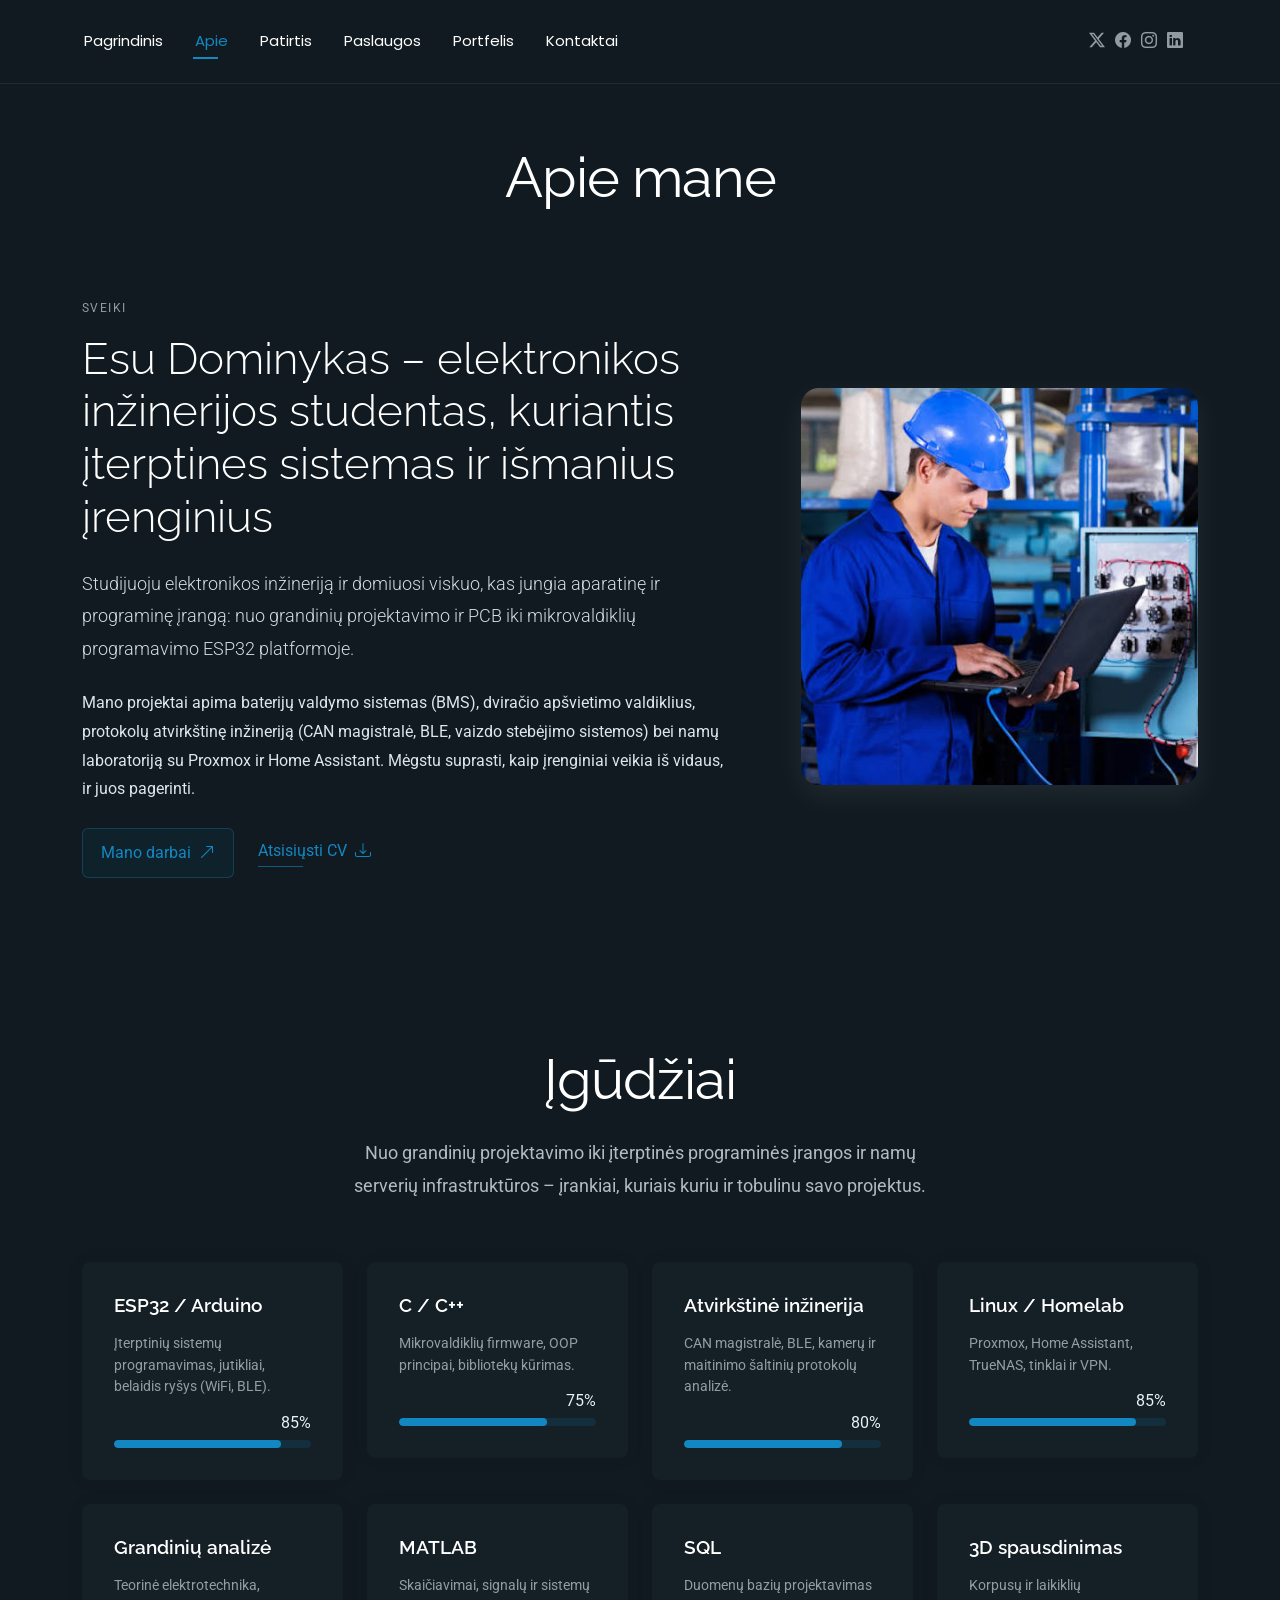
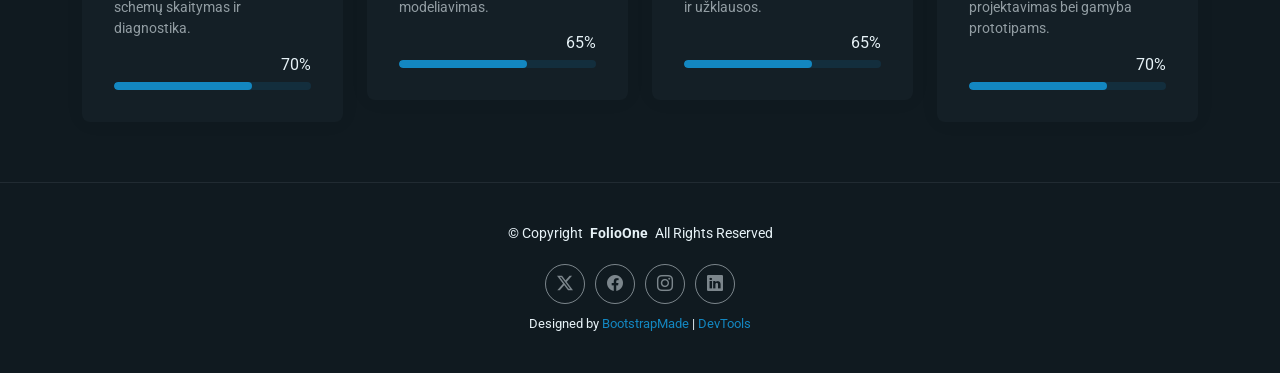
==== commit 4574d159: "1" ====
--- a/about.html
+++ b/about.html
@@ -1,12 +1,13 @@
 <!DOCTYPE html>
-<html lang="en">
+<html lang="lt">
 
 <head>
   <meta charset="utf-8">
   <meta content="width=device-width, initial-scale=1.0" name="viewport">
-  <title>About - FolioOne Bootstrap Template</title>
-  <meta name="description" content="">
-  <meta name="keywords" content="">
+  <title>Mano CV</title>
+  <meta name="description" content="Dominykas Kerulis CV puslapis">
+  <meta name="author" content="Dominykas Kerulis">
+  <meta name="keywords" content="CV, elektronikos inžinerija, įterptinės sistemos">
 
   <!-- Favicons -->
   <link href="assets/img/favicon.png" rel="icon">
@@ -48,12 +49,12 @@
 
       <nav id="navmenu" class="navmenu">
         <ul>
-          <li><a href="index.html">Home</a></li>
-          <li><a href="about.html" class="active">About</a></li>
-          <li><a href="resume.html">Resume</a></li>
-          <li><a href="services.html">Services</a></li>
-          <li><a href="portfolio.html">Portfolio</a></li>
-          <li><a href="contact.html">Contact</a></li>
+          <li><a href="index.html">Pagrindinis</a></li>
+          <li><a href="about.html" class="active">Apie</a></li>
+          <li><a href="resume.html">Patirtis</a></li>
+          <li><a href="services.html">Paslaugos</a></li>
+          <li><a href="portfolio.html">Portfelis</a></li>
+          <li><a href="contact.html">Kontaktai</a></li>
         </ul>
         <i class="mobile-nav-toggle d-xl-none bi bi-list"></i>
       </nav>
@@ -75,7 +76,7 @@
 
       <!-- Section Title -->
       <div class="container section-title" data-aos="fade-up">
-        <h2>About</h2>
+        <h2>Apie mane</h2>
       </div><!-- End Section Title -->
 
       <div class="container" data-aos="fade-up" data-aos-delay="100">
@@ -84,21 +85,19 @@
         <div class="row align-items-center justify-content-between gy-5 mb-5">
           <div class="col-lg-7" data-aos="fade-right" data-aos-delay="150">
             <div class="intro-content">
-              <span class="eyebrow">Hello there</span>
-              <h2 class="headline">Hi, I'm Brandon - a calm-minded creative developer crafting serene digital journeys</h2>
+              <span class="eyebrow">Sveiki</span>
+              <h2 class="headline">Esu Dominykas – elektronikos inžinerijos studentas, kuriantis įterptines sistemas ir išmanius įrenginius</h2>
               <p class="lead">
-                Lorem ipsum dolor sit amet, consectetur adipiscing elit. Pellentesque habitant morbi tristique senectus et netus. Sed interdum, nunc non feugiat tempor, orci lorem luctus ligula, vitae rutrum nisl lorem non nulla.
-              </p>
+                Studijuoju elektronikos inžineriją ir domiuosi viskuo, kas jungia aparatinę ir programinę įrangą: nuo grandinių projektavimo ir PCB iki mikrovaldiklių programavimo ESP32 platformoje.
               <p>
-                Integer posuere lacus in mi fringilla, eget luctus risus pulvinar. Curabitur a arcu a nisl tempus sagittis. Aenean varius, tortor sed porttitor dictum, augue eros viverra lectus, at efficitur magna lacus in risus.
-              </p>
-
+                Mano projektai apima baterijų valdymo sistemas (BMS), dviračio apšvietimo valdiklius, protokolų atvirkštinę inžineriją (CAN magistralė, BLE, vaizdo stebėjimo sistemos) bei namų laboratoriją su Proxmox ir Home Assistant. Mėgstu suprasti, kaip įrenginiai veikia iš vidaus, ir juos pagerinti.
+    </p>
               <div class="cta-group">
                 <a href="#portfolio" class="btn-ghost">
-                  View My Work <i class="bi bi-arrow-up-right"></i>
+                  Mano darbai <i class="bi bi-arrow-up-right"></i>
                 </a>
                 <a href="#" class="link-underline">
-                  Download Resume <i class="bi bi-download"></i>
+                  Atsisiųsti CV <i class="bi bi-download"></i>
                 </a>
               </div>
             </div>
@@ -106,7 +105,7 @@
 
           <div class="col-lg-5" data-aos="zoom-in" data-aos-delay="250">
             <figure class="profile-figure text-center text-lg-end">
-              <img src="assets/img/profile/profile-square-11.webp" alt="Portrait of Alex" class="img-fluid profile-photo">
+              <img src="assets/img/profile/about.jpg" alt="Portrait of Alex" class="img-fluid profile-photo">
             </figure>
           </div>
         </div>
@@ -115,70 +114,112 @@
     </section><!-- /About Section -->
 
     <!-- Skills Section -->
-    <section id="skills" class="skills section">
-
-      <!-- Section Title -->
-      <div class="container section-title" data-aos="fade-up">
-        <h2>Skills</h2>
-        <p>Necessitatibus eius consequatur ex aliquid fuga eum quidem sint consectetur velit. Sed ut perspiciatis unde omnis iste natus error sit voluptatem accusantium doloremque laudantium totam rem aperiam</p>
-      </div><!-- End Section Title -->
-
-      <div class="container" data-aos="fade-up" data-aos-delay="100">
-
-        <div class="row g-4 skills-animation">
-
-          <div class="col-md-6 col-lg-3" data-aos="fade-up" data-aos-delay="100">
-            <div class="skill-box">
-              <h3>HTML</h3>
-              <p>Sed ut perspiciatis unde omnis iste natus error sit voluptatem.</p>
-              <span class="text-end d-block">90%</span>
-              <div class="progress">
-                <div class="progress-bar" role="progressbar" aria-valuenow="90" aria-valuemin="0" aria-valuemax="100"></div>
-              </div>
-            </div>
-          </div>
-
-          <div class="col-md-6 col-lg-3" data-aos="fade-up" data-aos-delay="200">
-            <div class="skill-box">
-              <h3>CSS</h3>
-              <p>Nemo enim ipsam voluptatem quia voluptas sit aspernatur.</p>
-              <span class="text-end d-block">90%</span>
-              <div class="progress">
-                <div class="progress-bar" role="progressbar" aria-valuenow="95" aria-valuemin="0" aria-valuemax="100"></div>
-              </div>
-            </div>
-          </div>
-
-          <div class="col-md-6 col-lg-3" data-aos="fade-up" data-aos-delay="300">
-            <div class="skill-box">
-              <h3>JavaScript</h3>
-              <p>Neque porro quisquam est qui dolorem ipsum quia dolor.</p>
-              <span class="text-end d-block">80%</span>
-              <div class="progress">
-                <div class="progress-bar" role="progressbar" aria-valuenow="80" aria-valuemin="0" aria-valuemax="100"></div>
-              </div>
-            </div>
-          </div>
-
-          <div class="col-md-6 col-lg-3" data-aos="fade-up" data-aos-delay="400">
-            <div class="skill-box">
-              <h3>Photoshop</h3>
-              <p>Quis autem vel eum iure reprehenderit qui in ea voluptate.</p>
-              <span class="text-end d-block">55%</span>
-              <div class="progress">
-                <div class="progress-bar" role="progressbar" aria-valuenow="55" aria-valuemin="0" aria-valuemax="100">
-                </div>
-              </div>
-            </div>
-          </div>
-
-        </div>
-
-      </div>
-
-    </section><!-- /Skills Section -->
-  </main>
-
+<section id="skills" class="skills section">
+
+  <!-- Section Title -->
+  <div class="container section-title" data-aos="fade-up">
+    <h2>Įgūdžiai</h2>
+    <p>Nuo grandinių projektavimo iki įterptinės programinės įrangos ir namų serverių infrastruktūros – įrankiai, kuriais kuriu ir tobulinu savo projektus.</p>
+  </div><!-- End Section Title -->
+
+  <div class="container" data-aos="fade-up" data-aos-delay="100">
+
+    <div class="row g-4 skills-animation">
+
+      <div class="col-md-6 col-lg-3" data-aos="fade-up" data-aos-delay="100">
+        <div class="skill-box">
+          <h3>ESP32 / Arduino</h3>
+          <p>Įterptinių sistemų programavimas, jutikliai, belaidis ryšys (WiFi, BLE).</p>
+          <span class="text-end d-block">85%</span>
+          <div class="progress">
+            <div class="progress-bar" role="progressbar" aria-valuenow="85" aria-valuemin="0" aria-valuemax="100"></div>
+          </div>
+        </div>
+      </div>
+
+      <div class="col-md-6 col-lg-3" data-aos="fade-up" data-aos-delay="200">
+        <div class="skill-box">
+          <h3>C / C++</h3>
+          <p>Mikrovaldiklių firmware, OOP principai, bibliotekų kūrimas.</p>
+          <span class="text-end d-block">75%</span>
+          <div class="progress">
+            <div class="progress-bar" role="progressbar" aria-valuenow="75" aria-valuemin="0" aria-valuemax="100"></div>
+          </div>
+        </div>
+      </div>
+
+      <div class="col-md-6 col-lg-3" data-aos="fade-up" data-aos-delay="300">
+        <div class="skill-box">
+          <h3>Atvirkštinė inžinerija</h3>
+          <p>CAN magistralė, BLE, kamerų ir maitinimo šaltinių protokolų analizė.</p>
+          <span class="text-end d-block">80%</span>
+          <div class="progress">
+            <div class="progress-bar" role="progressbar" aria-valuenow="80" aria-valuemin="0" aria-valuemax="100"></div>
+          </div>
+        </div>
+      </div>
+
+      <div class="col-md-6 col-lg-3" data-aos="fade-up" data-aos-delay="400">
+        <div class="skill-box">
+          <h3>Linux / Homelab</h3>
+          <p>Proxmox, Home Assistant, TrueNAS, tinklai ir VPN.</p>
+          <span class="text-end d-block">85%</span>
+          <div class="progress">
+            <div class="progress-bar" role="progressbar" aria-valuenow="85" aria-valuemin="0" aria-valuemax="100"></div>
+          </div>
+        </div>
+      </div>
+
+      <div class="col-md-6 col-lg-3" data-aos="fade-up" data-aos-delay="100">
+        <div class="skill-box">
+          <h3>Grandinių analizė</h3>
+          <p>Teorinė elektrotechnika, schemų skaitymas ir diagnostika.</p>
+          <span class="text-end d-block">70%</span>
+          <div class="progress">
+            <div class="progress-bar" role="progressbar" aria-valuenow="70" aria-valuemin="0" aria-valuemax="100"></div>
+          </div>
+        </div>
+      </div>
+
+      <div class="col-md-6 col-lg-3" data-aos="fade-up" data-aos-delay="200">
+        <div class="skill-box">
+          <h3>MATLAB</h3>
+          <p>Skaičiavimai, signalų ir sistemų modeliavimas.</p>
+          <span class="text-end d-block">65%</span>
+          <div class="progress">
+            <div class="progress-bar" role="progressbar" aria-valuenow="65" aria-valuemin="0" aria-valuemax="100"></div>
+          </div>
+        </div>
+      </div>
+
+      <div class="col-md-6 col-lg-3" data-aos="fade-up" data-aos-delay="300">
+        <div class="skill-box">
+          <h3>SQL</h3>
+          <p>Duomenų bazių projektavimas ir užklausos.</p>
+          <span class="text-end d-block">65%</span>
+          <div class="progress">
+            <div class="progress-bar" role="progressbar" aria-valuenow="65" aria-valuemin="0" aria-valuemax="100"></div>
+          </div>
+        </div>
+      </div>
+
+      <div class="col-md-6 col-lg-3" data-aos="fade-up" data-aos-delay="400">
+        <div class="skill-box">
+          <h3>3D spausdinimas</h3>
+          <p>Korpusų ir laikiklių projektavimas bei gamyba prototipams.</p>
+          <span class="text-end d-block">70%</span>
+          <div class="progress">
+            <div class="progress-bar" role="progressbar" aria-valuenow="70" aria-valuemin="0" aria-valuemax="100"></div>
+          </div>
+        </div>
+      </div>
+
+    </div>
+
+  </div>
+
+</section><!-- /Skills Section -->
+</main>
   <footer id="footer" class="footer">
 
     <div class="container">
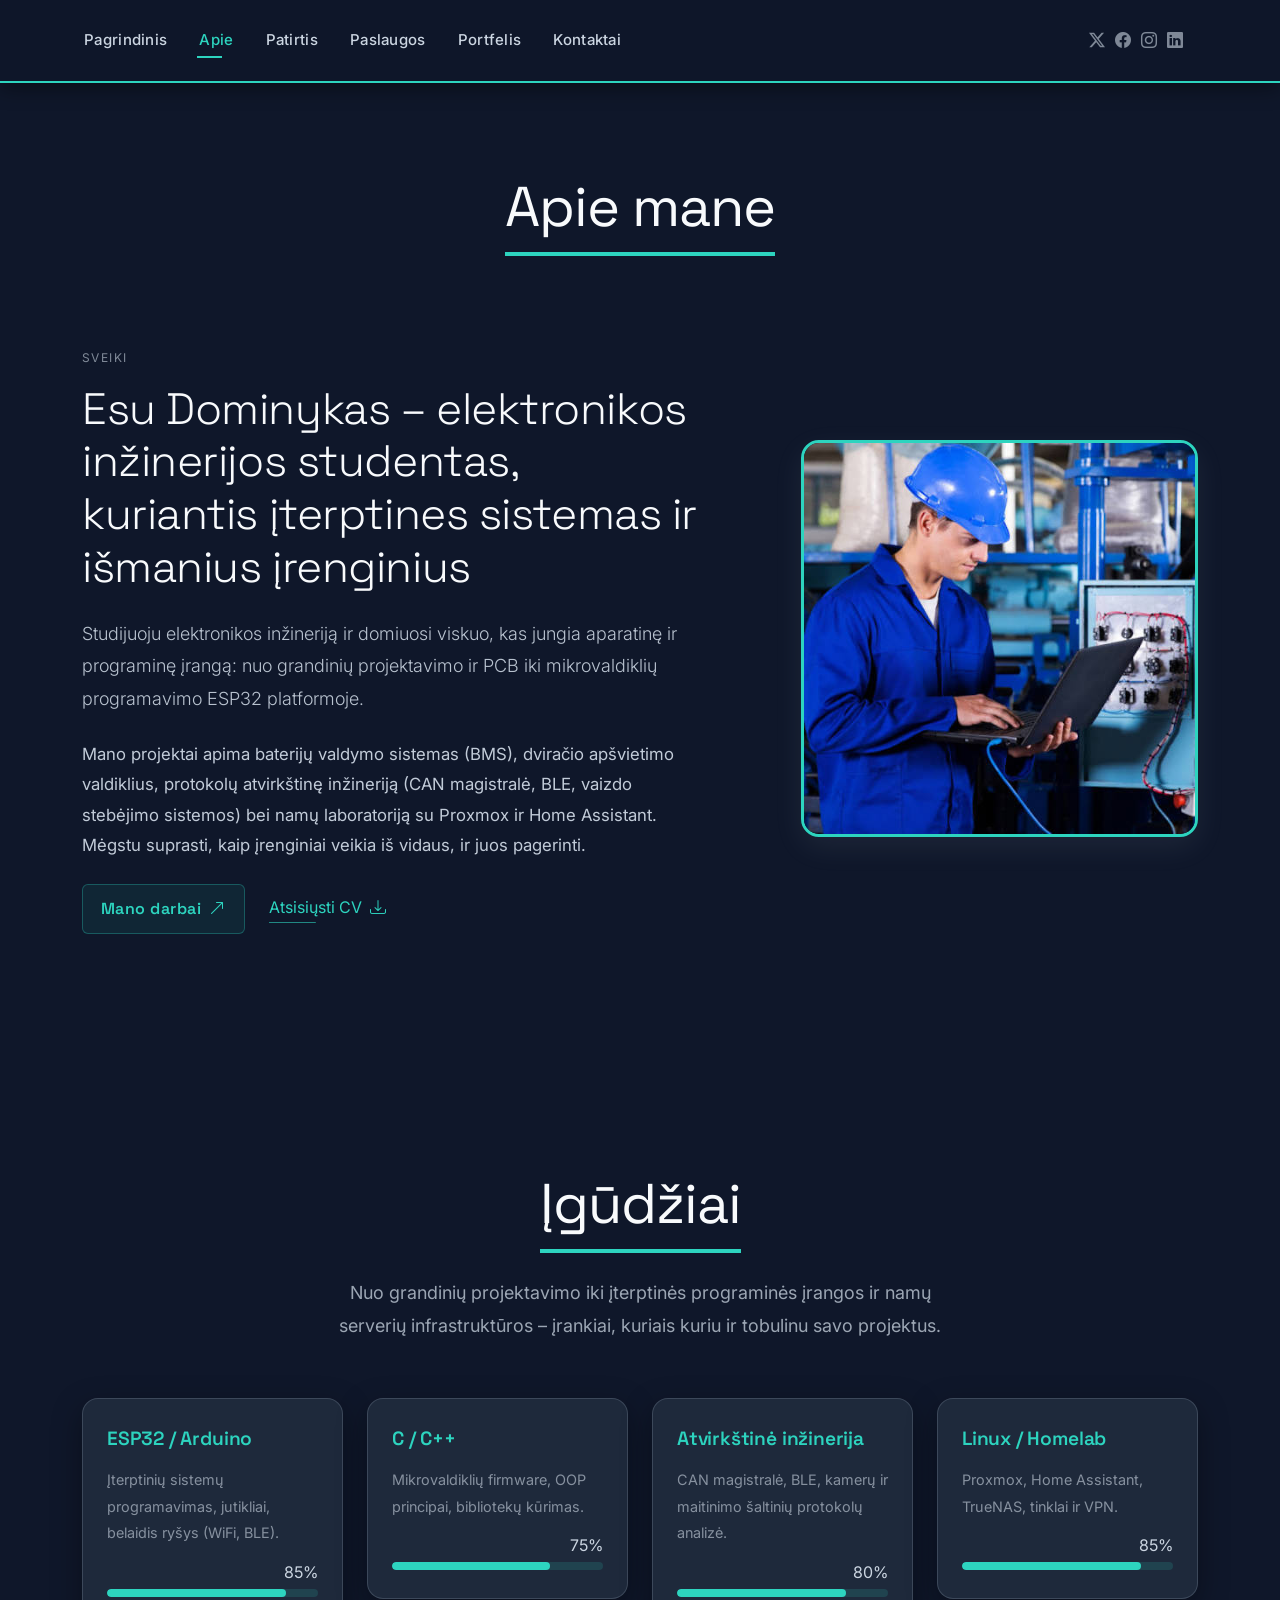
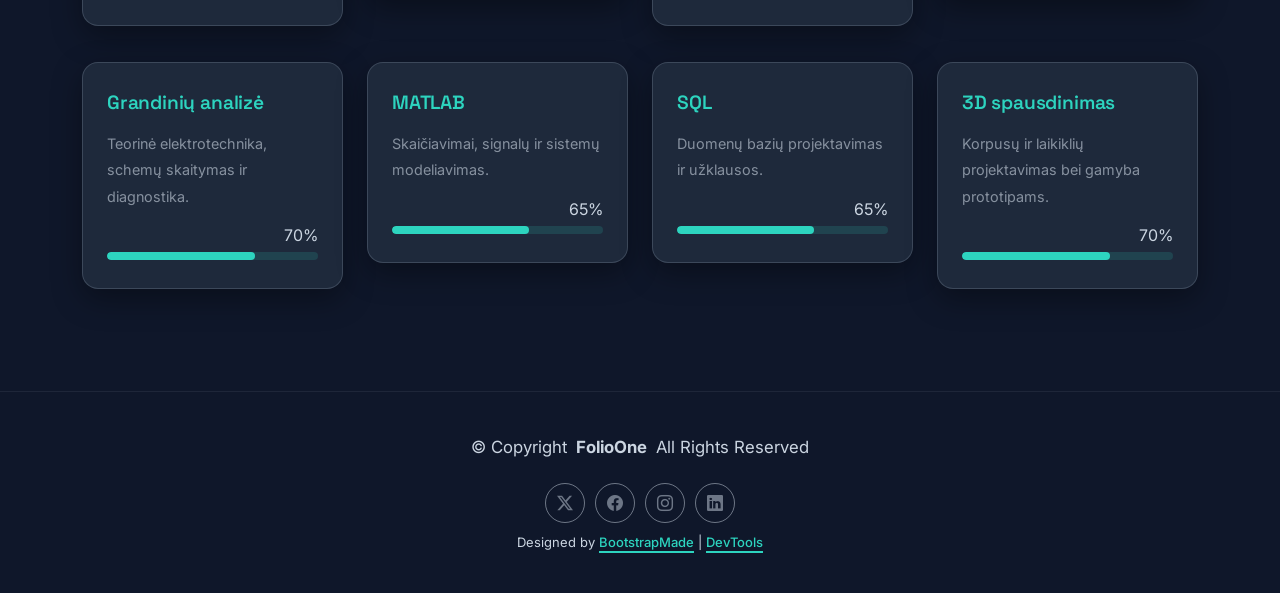
==== commit 40baaf27: "ld9" ====
--- a/about.html
+++ b/about.html
@@ -27,6 +27,7 @@
 
   <!-- Main CSS File -->
   <link href="assets/css/main.css" rel="stylesheet">
+  <link href="assets/css/custom.css" rel="stylesheet">
 
   <!-- =======================================================
   * Template Name: FolioOne
@@ -105,7 +106,7 @@
 
           <div class="col-lg-5" data-aos="zoom-in" data-aos-delay="250">
             <figure class="profile-figure text-center text-lg-end">
-              <img src="assets/img/profile/about.jpg" alt="Portrait of Alex" class="img-fluid profile-photo">
+              <img src="assets/img/profile/about.jpg" alt="Dominykas Kerulis portretas" width="500" class="img-fluid profile-photo" style="height:auto;">
             </figure>
           </div>
         </div>
--- a/assets/css/custom.css
+++ b/assets/css/custom.css
@@ -0,0 +1,395 @@
+
+@import url("https://fonts.googleapis.com/css2?family=Inter:wght@400;500;600&family=Space+Grotesk:wght@500;600;700&display=swap");
+
+
+:root {
+  --default-font: "Inter", system-ui, -apple-system, "Segoe UI", Arial, sans-serif;
+  --heading-font: "Space Grotesk", "Inter", system-ui, sans-serif;
+  --nav-font: "Inter", system-ui, sans-serif;
+
+  --background-color: #0f172a;
+  --default-color: #cbd5e1;
+  --heading-color: #f8fafc;
+  --accent-color: #2dd4bf;
+  --surface-color: #1e293b;
+  --contrast-color: #0f172a;
+
+  --nav-color: #cbd5e1;
+  --nav-hover-color: #2dd4bf;
+  --nav-mobile-background-color: #1e293b;
+  --nav-dropdown-background-color: #1e293b;
+  --nav-dropdown-color: #cbd5e1;
+  --nav-dropdown-hover-color: #2dd4bf;
+
+  --cv-border: 1px solid rgba(148, 163, 184, 0.25);
+  --cv-radius: 16px;
+  --cv-shadow: 0 10px 30px rgba(0, 0, 0, 0.35);
+}
+
+.light-background,
+.dark-background {
+  --background-color: #0f172a;
+  --default-color: #cbd5e1;
+  --heading-color: #f8fafc;
+  --surface-color: #1e293b;
+  --contrast-color: #0f172a;
+}
+
+body {
+  font-family: var(--default-font);
+  background-color: var(--background-color);
+  color: var(--default-color);
+}
+
+
+h1, h2, h3, h4, h5, h6 {
+  font-family: var(--heading-font);
+  color: var(--heading-color);
+  line-height: 1.25;
+  letter-spacing: -0.01em;
+}
+
+h1 { font-size: 3rem;    font-weight: 700; }
+h2 { font-size: 2.25rem; font-weight: 700; }
+h3 { font-size: 1.6rem;  font-weight: 600; color: var(--accent-color); }
+h4 { font-size: 1.25rem; font-weight: 600; }
+h5 { font-size: 1.05rem; font-weight: 500; text-transform: uppercase; letter-spacing: 0.08em; }
+h6 { font-size: 0.95rem; font-weight: 500; text-transform: uppercase; letter-spacing: 0.1em; }
+
+
+.section-title h2 {
+  display: inline-block;
+  padding-bottom: 12px;
+  border-bottom: 4px solid var(--accent-color);
+}
+
+
+p {
+  font-size: 1.05rem;
+  line-height: 1.85;
+  color: var(--default-color);
+}
+
+
+main p a,
+main li a,
+main td a,
+.footer .credits a {
+  color: var(--accent-color);
+  font-weight: 500;
+  text-decoration: underline;
+  text-decoration-thickness: 2px;
+  text-underline-offset: 4px;
+  transition: color 0.2s ease, text-decoration-color 0.2s ease;
+}
+
+main p a:hover,
+main li a:hover,
+main td a:hover,
+.footer .credits a:hover {
+  color: #99f6e4;
+  text-decoration-color: #99f6e4;
+}
+
+main p a:active,
+main li a:active,
+main td a:active,
+.footer .credits a:active {
+  color: #ffffff;
+}
+
+a:focus-visible,
+.btn:focus-visible,
+button:focus-visible {
+  outline: 3px solid #fbbf24;
+  outline-offset: 3px;
+}
+
+
+.btn,
+.btn-primary,
+.btn-outline,
+.btn-ghost,
+.php-email-form button[type="submit"] {
+  font-family: var(--heading-font);
+  font-weight: 600;
+  letter-spacing: 0.03em;
+  border-radius: 999px;
+  padding: 12px 30px;
+  transition: background-color 0.2s ease, color 0.2s ease, transform 0.15s ease, box-shadow 0.2s ease;
+}
+
+.btn-primary,
+.php-email-form button[type="submit"] {
+  background-color: var(--accent-color);
+  border: 2px solid var(--accent-color);
+  color: var(--contrast-color);
+}
+
+.btn-primary:hover,
+.php-email-form button[type="submit"]:hover {
+  background-color: #5eead4;
+  border-color: #5eead4;
+  color: var(--contrast-color);
+  transform: translateY(-2px);
+  box-shadow: 0 8px 20px rgba(45, 212, 191, 0.35);
+}
+
+.btn-primary:active,
+.php-email-form button[type="submit"]:active {
+  background-color: #14b8a6;
+  border-color: #14b8a6;
+  color: var(--contrast-color);
+  transform: translateY(0);
+  box-shadow: none;
+}
+
+.btn-outline,
+.btn-ghost {
+  background-color: transparent;
+  border: 2px solid var(--accent-color);
+  color: var(--accent-color);
+}
+
+.btn-outline:hover,
+.btn-ghost:hover {
+  background-color: var(--accent-color);
+  color: var(--contrast-color);
+  transform: translateY(-2px);
+}
+
+.btn-outline:active,
+.btn-ghost:active {
+  background-color: #14b8a6;
+  border-color: #14b8a6;
+  color: var(--contrast-color);
+  transform: translateY(0);
+}
+
+
+.about.section,
+.skills.section,
+.resume.section,
+.portfolio.section {
+  padding: 90px 0;
+}
+
+.about .section-title,
+.skills .section-title,
+.resume .section-title,
+.portfolio .section-title {
+  padding-bottom: 48px;
+  margin-bottom: 8px;
+}
+
+
+.about .profile-photo {
+  border-radius: 24px;
+  border: 3px solid var(--accent-color);
+  box-shadow: var(--cv-shadow);
+}
+
+.about .intro-content {
+  padding: 8px 24px 8px 0;
+}
+
+.skills .skill-box {
+  background-color: var(--surface-color);
+  border: var(--cv-border);
+  border-radius: var(--cv-radius);
+  box-shadow: var(--cv-shadow);
+  padding: 28px 24px;
+  margin-bottom: 12px;
+}
+
+
+.resume .resume-item {
+  background-color: var(--surface-color);
+  border: var(--cv-border);
+  border-left: 5px solid var(--accent-color);
+  border-radius: var(--cv-radius);
+  box-shadow: var(--cv-shadow);
+  padding: 32px 30px;
+  margin-bottom: 36px;
+}
+
+.resume .resume-item .resume-title {
+  margin-bottom: 24px;
+}
+
+.resume .education-item,
+.resume .experience-item {
+  margin-bottom: 28px;
+  padding-bottom: 8px;
+}
+
+.resume .experience-item li {
+  margin-bottom: 8px;
+  line-height: 1.7;
+}
+
+
+.portfolio .portfolio-card {
+  background-color: var(--surface-color);
+  border: var(--cv-border);
+  border-radius: 20px;
+  box-shadow: var(--cv-shadow);
+  overflow: hidden;
+  margin-bottom: 12px;
+}
+
+.portfolio .portfolio-info {
+  padding: 24px 26px 28px;
+}
+
+.portfolio .portfolio-info h4 {
+  margin-bottom: 10px;
+}
+
+
+.header {
+  background-color: rgba(15, 23, 42, 0.92);
+  border-bottom: 2px solid var(--accent-color);
+  box-shadow: 0 4px 20px rgba(0, 0, 0, 0.45);
+  padding: 14px 0;
+  backdrop-filter: blur(6px);
+}
+
+.navmenu a {
+  font-weight: 500;
+  letter-spacing: 0.02em;
+}
+
+
+.scroll-top {
+  background-color: var(--accent-color);
+  border-radius: 12px;
+  box-shadow: 0 6px 18px rgba(45, 212, 191, 0.4);
+  width: 48px;
+  height: 48px;
+}
+
+.scroll-top i {
+  color: var(--contrast-color);
+  font-size: 30px;
+}
+
+.scroll-top:hover {
+  background-color: #5eead4;
+}
+
+
+@media (max-width: 768px) {
+  h1 { font-size: 2.2rem; }
+  h2 { font-size: 1.8rem; }
+  h3 { font-size: 1.35rem; }
+
+  .about.section,
+  .skills.section,
+  .resume.section,
+  .portfolio.section {
+    padding: 60px 0;
+  }
+
+  .resume .resume-item {
+    padding: 24px 20px;
+  }
+}
+
+
+.services-extra table {
+  --bs-table-color: inherit;
+  --bs-table-bg: transparent;
+  --bs-table-border-color: rgba(148, 163, 184, 0.4);
+  color: inherit;
+}
+.services-extra h3 {
+  margin-bottom: 1rem;
+}
+
+
+.services-extra ul {
+  list-style: none;
+  padding-left: 0;
+}
+.services-extra ul > li {
+  position: relative;
+  padding-left: 1.8rem;
+  margin-bottom: 0.4rem;
+}
+.services-extra ul > li::before {
+  content: "\26A1";
+  position: absolute;
+  left: 0;
+  color: var(--accent-color);
+}
+
+
+.services-extra ol {
+  list-style: none;
+  padding-left: 0;
+  counter-reset: etapas;
+}
+.services-extra ol > li {
+  counter-increment: etapas;
+  position: relative;
+  padding-left: 3rem;
+  margin-bottom: 0.9rem;
+}
+.services-extra ol > li::before {
+  content: counter(etapas);
+  position: absolute;
+  left: 0;
+  top: 0;
+  width: 2rem;
+  height: 2rem;
+  line-height: 2rem;
+  text-align: center;
+  border-radius: 50%;
+  background: var(--accent-color);
+  color: var(--contrast-color);
+  font-weight: 700;
+}
+
+
+.services-extra ul ul {
+  margin-top: 0.5rem;
+  margin-left: 0.5rem;
+  padding-left: 0.5rem;
+  border-left: 2px dashed var(--accent-color);
+}
+.services-extra ul ul > li {
+  font-size: 0.95rem;
+  color: #94a3b8;
+}
+.services-extra ul ul > li::before {
+  content: "\203A";
+  font-weight: 700;
+}
+
+
+.services-extra thead th {
+  background: var(--accent-color);
+  color: var(--contrast-color);
+  text-transform: uppercase;
+  letter-spacing: 0.08em;
+  font-weight: 700;
+  border-bottom: 3px solid #14b8a6;
+}
+
+
+.services-extra th,
+.services-extra td {
+  padding: 16px 20px;
+  text-align: center;
+  vertical-align: middle;
+}
+
+
+.services-extra tbody tr:nth-child(even) td {
+  background-color: rgba(148, 163, 184, 0.12);
+}
+.services-extra tbody tr:hover td {
+  background-color: rgba(45, 212, 191, 0.25);
+  transition: background-color 0.2s ease;
+}
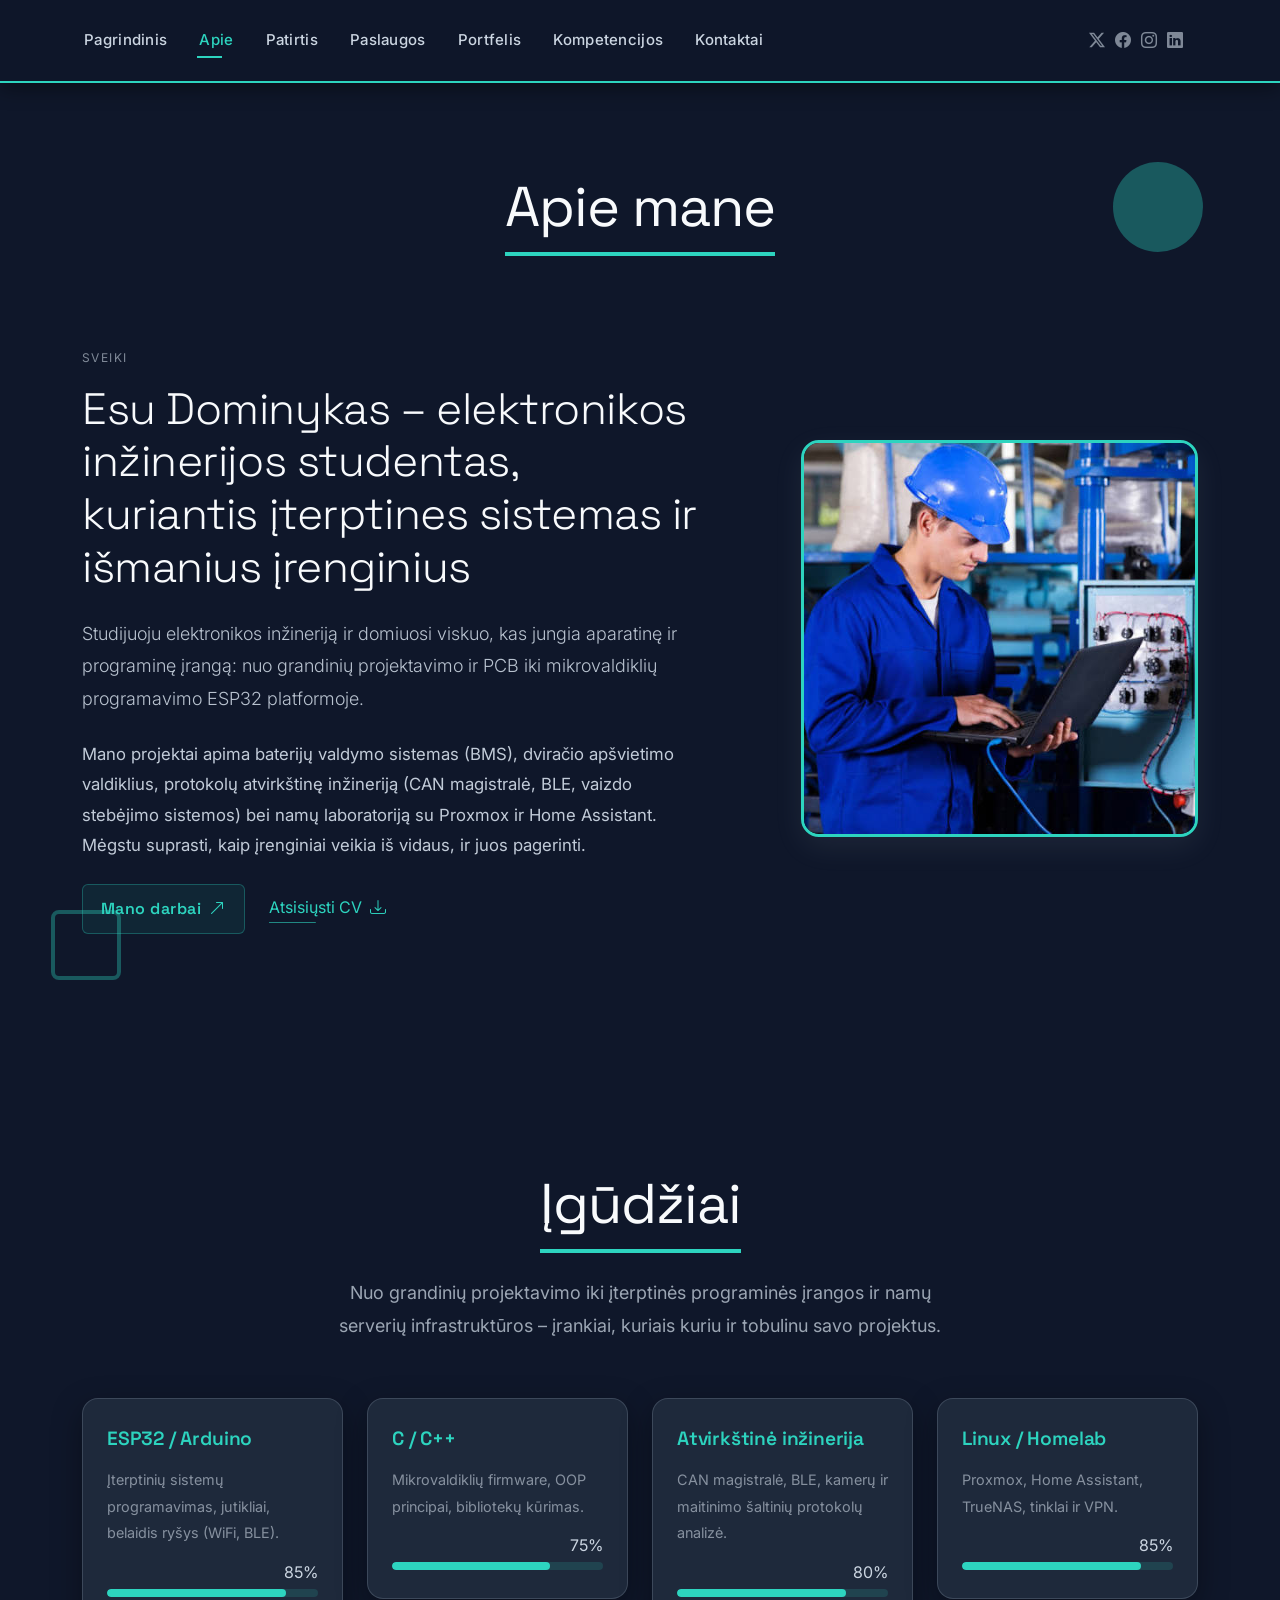
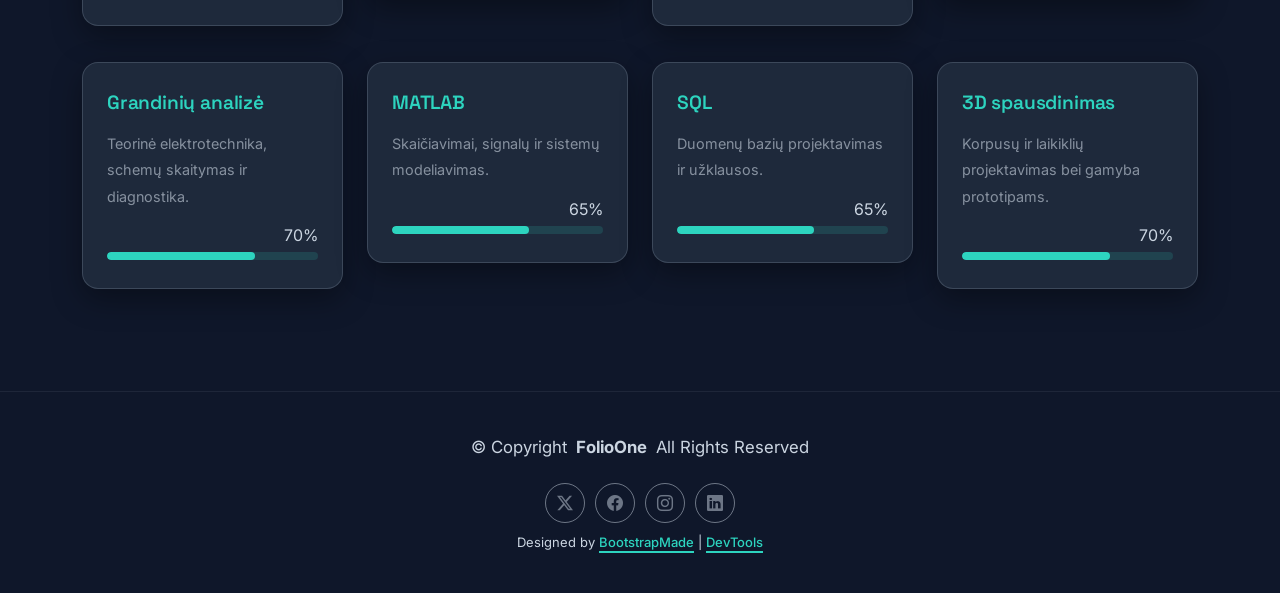
==== commit 650f80aa: "LD10" ====
--- a/about.html
+++ b/about.html
@@ -55,6 +55,7 @@
           <li><a href="resume.html">Patirtis</a></li>
           <li><a href="services.html">Paslaugos</a></li>
           <li><a href="portfolio.html">Portfelis</a></li>
+          <li><a href="skills.html">Kompetencijos</a></li>
           <li><a href="contact.html">Kontaktai</a></li>
         </ul>
         <i class="mobile-nav-toggle d-xl-none bi bi-list"></i>
@@ -74,6 +75,11 @@
 
     <!-- About Section -->
     <section id="about" class="about section">
+      <div class="about-shapes" aria-hidden="true">
+        <span class="shape shape-circle"></span>
+        <span class="shape shape-square"></span>
+        <span class="shape shape-triangle"></span>
+      </div>
 
       <!-- Section Title -->
       <div class="container section-title" data-aos="fade-up">
--- a/assets/css/custom.css
+++ b/assets/css/custom.css
@@ -1,6 +1,4 @@
-
 @import url("https://fonts.googleapis.com/css2?family=Inter:wght@400;500;600&family=Space+Grotesk:wght@500;600;700&display=swap");
-
 
 :root {
   --default-font: "Inter", system-ui, -apple-system, "Segoe UI", Arial, sans-serif;
@@ -41,7 +39,6 @@
   color: var(--default-color);
 }
 
-
 h1, h2, h3, h4, h5, h6 {
   font-family: var(--heading-font);
   color: var(--heading-color);
@@ -56,20 +53,17 @@
 h5 { font-size: 1.05rem; font-weight: 500; text-transform: uppercase; letter-spacing: 0.08em; }
 h6 { font-size: 0.95rem; font-weight: 500; text-transform: uppercase; letter-spacing: 0.1em; }
 
-
 .section-title h2 {
   display: inline-block;
   padding-bottom: 12px;
   border-bottom: 4px solid var(--accent-color);
 }
 
-
 p {
   font-size: 1.05rem;
   line-height: 1.85;
   color: var(--default-color);
 }
-
 
 main p a,
 main li a,
@@ -104,7 +98,6 @@
   outline: 3px solid #fbbf24;
   outline-offset: 3px;
 }
-
 
 .btn,
 .btn-primary,
@@ -166,7 +159,6 @@
   transform: translateY(0);
 }
 
-
 .about.section,
 .skills.section,
 .resume.section,
@@ -181,7 +173,6 @@
   padding-bottom: 48px;
   margin-bottom: 8px;
 }
-
 
 .about .profile-photo {
   border-radius: 24px;
@@ -201,7 +192,6 @@
   padding: 28px 24px;
   margin-bottom: 12px;
 }
-
 
 .resume .resume-item {
   background-color: var(--surface-color);
@@ -228,7 +218,6 @@
   line-height: 1.7;
 }
 
-
 .portfolio .portfolio-card {
   background-color: var(--surface-color);
   border: var(--cv-border);
@@ -246,7 +235,6 @@
   margin-bottom: 10px;
 }
 
-
 .header {
   background-color: rgba(15, 23, 42, 0.92);
   border-bottom: 2px solid var(--accent-color);
@@ -260,7 +248,6 @@
   letter-spacing: 0.02em;
 }
 
-
 .scroll-top {
   background-color: var(--accent-color);
   border-radius: 12px;
@@ -278,7 +265,6 @@
   background-color: #5eead4;
 }
 
-
 @media (max-width: 768px) {
   h1 { font-size: 2.2rem; }
   h2 { font-size: 1.8rem; }
@@ -296,7 +282,6 @@
   }
 }
 
-
 .services-extra table {
   --bs-table-color: inherit;
   --bs-table-bg: transparent;
@@ -323,7 +308,6 @@
   left: 0;
   color: var(--accent-color);
 }
-
 
 .services-extra ol {
   list-style: none;
@@ -351,7 +335,6 @@
   font-weight: 700;
 }
 
-
 .services-extra ul ul {
   margin-top: 0.5rem;
   margin-left: 0.5rem;
@@ -367,7 +350,6 @@
   font-weight: 700;
 }
 
-
 .services-extra thead th {
   background: var(--accent-color);
   color: var(--contrast-color);
@@ -376,7 +358,6 @@
   font-weight: 700;
   border-bottom: 3px solid #14b8a6;
 }
-
 
 .services-extra th,
 .services-extra td {
@@ -385,11 +366,293 @@
   vertical-align: middle;
 }
 
-
 .services-extra tbody tr:nth-child(even) td {
   background-color: rgba(148, 163, 184, 0.12);
 }
 .services-extra tbody tr:hover td {
   background-color: rgba(45, 212, 191, 0.25);
   transition: background-color 0.2s ease;
-}+}
+
+
+
+.skillboard.section {
+  padding: 90px 0;
+}
+
+
+.skillboard-layout {
+  display: grid;
+  grid-template-columns: 300px 1fr;
+  gap: 28px;
+  align-items: start;
+}
+
+.xp-panel {
+  background-color: var(--surface-color);
+  border: var(--cv-border);
+  border-radius: 20px;
+  box-shadow: var(--cv-shadow);
+  padding: 24px 22px;
+  display: flex;
+  flex-direction: column;
+  gap: 20px;
+}
+
+.xp-info {
+  display: flex;
+  flex-direction: column;
+  gap: 12px;
+}
+
+.xp-box {
+  display: flex;
+  align-items: center;
+  gap: 14px;
+  padding: 12px 16px;
+  border-radius: 14px;
+  border: 1px solid transparent;
+}
+.xp-box i {
+  font-size: 1.6rem;
+}
+.xp-box span {
+  display: block;
+  font-size: 0.8rem;
+  color: #cbd5e1;
+}
+.xp-box strong {
+  display: block;
+  font-family: var(--heading-font);
+  font-size: 1.35rem;
+  color: var(--heading-color);
+}
+.xp-total { background: rgba(56, 189, 248, 0.15); border-color: rgba(56, 189, 248, 0.4); }
+.xp-total i { color: #7dd3fc; }
+.xp-level { background: rgba(167, 139, 250, 0.15); border-color: rgba(167, 139, 250, 0.4); }
+.xp-level i { color: #c4b5fd; }
+.xp-rank  { background: rgba(45, 212, 191, 0.15); border-color: rgba(45, 212, 191, 0.4); }
+.xp-rank i { color: var(--accent-color); }
+
+.xp-progress-label {
+  margin: 0 0 8px;
+  font-size: 0.9rem;
+  font-weight: 600;
+  color: var(--heading-color);
+  line-height: 1.4;
+}
+.xp-bar {
+  height: 22px;
+  background: #334155;
+  border-radius: 999px;
+  overflow: hidden;
+}
+.xp-bar-fill {
+  height: 100%;
+  display: flex;
+  align-items: center;
+  justify-content: flex-end;
+  padding-right: 10px;
+  background: linear-gradient(90deg, #14b8a6, #2dd4bf);
+  color: #0f172a;
+  font-size: 0.8rem;
+  font-weight: 700;
+  border-radius: 999px;
+}
+
+
+.xp-stats {
+  list-style: none;
+  margin: 0;
+  padding: 0;
+  border-top: 1px solid rgba(148, 163, 184, 0.25);
+}
+.xp-stats li {
+  display: flex;
+  justify-content: space-between;
+  align-items: center;
+  padding: 11px 0;
+  border-bottom: 1px solid rgba(148, 163, 184, 0.15);
+  color: #cbd5e1;
+}
+.xp-stats li:last-child { border-bottom: 0; }
+.xp-stats i { color: var(--accent-color); margin-right: 6px; }
+.xp-stats strong { color: var(--heading-color); font-size: 1.05rem; }
+
+
+.kanban-board {
+  display: grid;
+  grid-template-columns: repeat(3, 1fr);
+  gap: 18px;
+  align-items: start;
+}
+
+.kanban-column {
+  background-color: var(--surface-color);
+  border: var(--cv-border);
+  border-radius: 18px;
+  box-shadow: var(--cv-shadow);
+  padding: 0 14px 16px;
+  display: flex;
+  flex-direction: column;
+  gap: 12px;
+  min-height: 220px;
+}
+
+.kanban-title {
+  margin: 0 -14px 4px;
+  padding: 14px 16px;
+  font-size: 1.1rem;
+  color: var(--heading-color);
+  border-bottom: 3px solid;
+  border-radius: 18px 18px 0 0;
+  display: flex;
+  align-items: center;
+  gap: 8px;
+}
+.kanban-plan  .kanban-title { border-color: #fbbf24; }
+.kanban-plan  .kanban-title i { color: #fbbf24; }
+.kanban-learn .kanban-title { border-color: #38bdf8; }
+.kanban-learn .kanban-title i { color: #7dd3fc; }
+.kanban-done  .kanban-title { border-color: #4ade80; }
+.kanban-done  .kanban-title i { color: #4ade80; }
+
+
+.skill-card {
+  display: flex;
+  align-items: center;
+  gap: 12px;
+  background: #0f172a;
+  border: 1px solid rgba(148, 163, 184, 0.25);
+  border-radius: 12px;
+  padding: 12px;
+  transition: transform 0.2s ease, border-color 0.2s ease;
+}
+.skill-card:hover {
+  transform: translateY(-3px);
+  border-color: var(--accent-color);
+}
+
+.skill-icon {
+  flex: 0 0 42px;
+  height: 42px;
+  display: grid;
+  place-items: center;
+  border-radius: 10px;
+  background: rgba(45, 212, 191, 0.15);
+  color: var(--accent-color);
+  font-size: 1.3rem;
+}
+
+.skill-info { min-width: 0; }
+.skill-info h4 {
+  margin: 0 0 6px;
+  font-size: 0.98rem;
+  line-height: 1.3;
+}
+
+.skill-meta {
+  display: flex;
+  flex-wrap: wrap;
+  gap: 6px;
+}
+.skill-status,
+.skill-xp {
+  font-size: 0.72rem;
+  font-weight: 600;
+  padding: 2px 9px;
+  border-radius: 999px;
+  line-height: 1.5;
+}
+.skill-xp { background: #334155; color: #e2e8f0; }
+.kanban-plan  .skill-status { background: rgba(251, 191, 36, 0.2);  color: #fde68a; }
+.kanban-learn .skill-status { background: rgba(56, 189, 248, 0.2);  color: #bae6fd; }
+.kanban-done  .skill-status { background: rgba(74, 222, 128, 0.2);  color: #bbf7d0; }
+
+
+@media (max-width: 992px) {
+  .skillboard-layout { grid-template-columns: 1fr; }
+  .xp-info { flex-direction: row; flex-wrap: wrap; }
+  .xp-box { flex: 1 1 160px; }
+}
+@media (max-width: 768px) {
+  .kanban-board { grid-template-columns: 1fr; }
+  .skillboard.section { padding: 60px 0; }
+}
+
+
+body.services-page .services.section {
+  background: linear-gradient(120deg, #0f172a, #134e4a, #1e1b4b, #0f172a);
+  background-size: 300% 300%;
+  animation: gradient-shift 14s ease infinite;
+}
+@keyframes gradient-shift {
+  0%   { background-position: 0% 50%; }
+  50%  { background-position: 100% 50%; }
+  100% { background-position: 0% 50%; }
+}
+
+
+.about.section {
+  position: relative;
+  overflow: hidden;
+}
+.about.section > .container {
+  position: relative;
+  z-index: 1;
+}
+.about-shapes {
+  position: absolute;
+  inset: 0;
+  z-index: 0;
+  pointer-events: none;
+}
+.shape {
+  position: absolute;
+  display: block;
+  opacity: 0.35;
+}
+
+.shape-circle {
+  top: 8%;
+  right: 6%;
+  width: 90px;
+  height: 90px;
+  border-radius: 50%;
+  background: var(--accent-color);
+  animation: shape-pulse 4s ease-in-out infinite;
+}
+
+.shape-square {
+  bottom: 10%;
+  left: 4%;
+  width: 70px;
+  height: 70px;
+  border: 4px solid var(--accent-color);
+  border-radius: 8px;
+  animation: shape-rotate 12s linear infinite;
+}
+
+.shape-triangle {
+  top: 45%;
+  right: 12%;
+  width: 0;
+  height: 0;
+  border-left: 30px solid transparent;
+  border-right: 30px solid transparent;
+  border-bottom: 52px solid #a78bfa;
+  animation: shape-float 6s ease-in-out infinite;
+}
+
+@keyframes shape-pulse {
+  0%, 100% { transform: scale(1); }
+  50%      { transform: scale(1.4); }
+}
+@keyframes shape-rotate {
+  to { transform: rotate(360deg); }
+}
+@keyframes shape-float {
+  0%, 100% { transform: translateY(0); }
+  50%      { transform: translateY(-28px); }
+}
+
